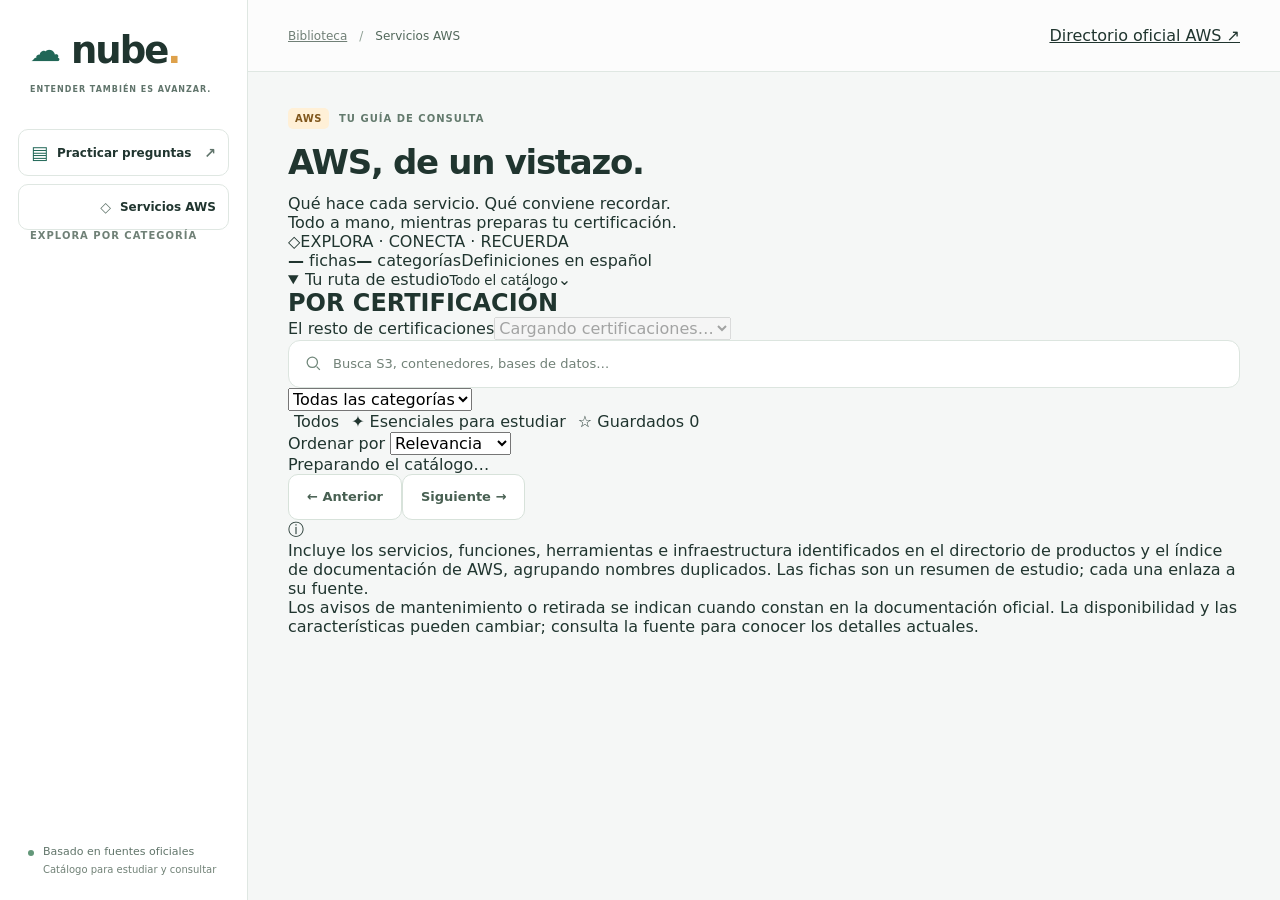
==== ui/services.html @ d95bdd8b "Improve responsive study interface: services.html" ====
<!doctype html>
<html lang="es">
<head>
  <meta charset="utf-8"><meta name="viewport" content="width=device-width, initial-scale=1, viewport-fit=cover">
  <meta name="description" content="Catálogo de servicios AWS en español: definiciones breves, características principales y documentación oficial.">
  <meta name="theme-color" content="#f7f8fa"><title>Servicios AWS — Nube</title>
  <link rel="icon" href="data:image/svg+xml,%3Csvg xmlns='http://www.w3.org/2000/svg' viewBox='0 0 48 48'%3E%3Crect width='48' height='48' rx='14' fill='%231e6257'/%3E%3Cpath d='M13 30h23a7 7 0 0 0-6-12 10 10 0 0 0-19 4 4 4 0 0 0 2 8' fill='white'/%3E%3C/svg%3E">
  <link rel="stylesheet" href="styles.css"><link rel="stylesheet" href="services.css">
  <script src="services.mjs" type="module"></script>
</head>
<body class="services-page">
  <a class="skip-link" href="#service-search">Saltar al buscador de servicios</a>
  <div class="app-shell">
    <aside class="sidebar">
      <a class="brand" href="index.html" aria-label="Nube, preguntas"><span class="brand-icon" aria-hidden="true">☁</span>nube<span class="brand-dot">.</span></a>
      <span class="brand-caption">ENTENDER TAMBIÉN ES AVANZAR.</span>
      <div class="sidebar-navigation"><a href="index.html" class="library-button services-link"><span class="tiny-grid" aria-hidden="true">▤</span> Practicar preguntas <span aria-hidden="true">↗</span></a><a href="services.html" aria-current="page" class="library-button services-link current-section"><span class="tiny-grid" aria-hidden="true">◇</span> Servicios AWS</a></div>
      <div class="sidebar-heading categories-heading">EXPLORA POR CATEGORÍA</div>
      <nav id="categories" class="categories" aria-label="Categorías de servicios AWS"></nav>
      <div class="sidebar-bottom"><span class="local-indicator"></span><div>Basado en fuentes oficiales<small id="snapshot-sidebar">Catálogo para estudiar y consultar</small></div></div>
    </aside>
    <main>
      <header class="topbar"><div class="breadcrumb"><a href="index.html">Biblioteca</a><span>/</span><strong>Servicios AWS</strong></div><a class="catalog-official" href="https://aws.amazon.com/products/" target="_blank" rel="noopener noreferrer">Directorio oficial AWS ↗</a></header>
      <section class="workspace catalog-workspace">
        <div class="catalog-heading"><div><div class="eyebrow"><span class="aws-label">AWS</span><span>TU GUÍA DE CONSULTA</span></div><h1>AWS, de un vistazo<span>.</span></h1><p>Qué hace cada servicio. Qué conviene recordar. <br>Todo a mano, mientras preparas tu certificación.</p></div><div class="catalog-heading-mark" aria-hidden="true">◇<span>EXPLORA · CONECTA · RECUERDA</span></div></div>
        <div class="catalog-meta"><span><strong id="catalog-total">—</strong> fichas</span><i></i><span><strong id="category-total">—</strong> categorías</span><i></i><span>Definiciones en español</span><span class="snapshot-date" id="snapshot-date"></span></div>
        <details class="certification-groups" id="certification-groups" open><summary class="certification-toggle"><span>Tu ruta de estudio<small id="certification-current">Todo el catálogo</small></span><span class="certification-toggle-icon" aria-hidden="true">⌄</span></summary><div class="certification-body">
          <div class="certification-section-heading"><h2 id="certification-section-title">POR CERTIFICACIÓN</h2><button id="certification-all" class="text-button" hidden>Quitar certificación</button></div>
          <div id="priority-certifications" class="priority-certifications" role="group" aria-label="Tus certificaciones prioritarias"></div>
          <label class="certification-select"><span>El resto de certificaciones</span><select id="certification-select" aria-label="Agrupar servicios por certificación" disabled><option value="">Cargando certificaciones…</option></select></label>
          <div id="certification-summary" class="certification-summary" hidden>
            <div class="certification-summary-heading"><h3 id="certification-name"></h3><a id="certification-guide" target="_blank" rel="noopener noreferrer">Guía oficial AWS ↗</a></div>
            <p id="certification-description"></p>
            <details id="certification-unmapped" hidden><summary id="certification-unmapped-heading"></summary><p>Estas referencias de la guía todavía no tienen una ficha propia en el catálogo.</p><ul id="certification-unmapped-list"></ul></details>
          </div>
          <p id="certifications-error" class="certifications-error" role="status" hidden>No se pudieron cargar las agrupaciones. Puedes seguir consultando el catálogo y recargar para intentarlo de nuevo.</p>
        </div></details>
        <div class="catalog-toolbar"><label class="search-box"><svg viewBox="0 0 24 24" aria-hidden="true"><circle cx="10.5" cy="10.5" r="6.5"/><path d="m16 16 4 4"/></svg><input id="service-search" type="search" placeholder="Busca S3, contenedores, bases de datos…" aria-label="Buscar servicios AWS"></label><label class="category-select"><span class="sr-only">Filtrar por categoría</span><select id="category-select"><option value="">Todas las categorías</option></select></label></div>
        <div class="catalog-filters"><div class="catalog-chips"><button id="filter-all" class="catalog-chip active" aria-pressed="true">Todos</button><button id="filter-essential" class="catalog-chip" aria-pressed="false">✦ Esenciales para estudiar</button><button id="filter-saved" class="catalog-chip" aria-pressed="false">☆ Guardados <span id="saved-count">0</span></button></div><label class="sort-select">Ordenar por <select id="service-sort" aria-label="Ordenar servicios"><option value="relevance">Relevancia</option><option value="name">Nombre A–Z</option></select></label></div>
        <div class="catalog-results-heading"><span id="service-result-count" role="status" aria-live="polite">Preparando el catálogo…</span><button id="clear-service-filters" class="text-button" hidden>Limpiar filtros</button></div>
        <div id="catalog-error" class="catalog-empty" hidden><h2>No se pudo abrir el catálogo</h2><p>Recarga la página para volver a intentarlo.</p></div>
        <div id="catalog-empty" class="catalog-empty" hidden><span aria-hidden="true">⌕</span><h2>Ningún servicio coincide</h2><p>Prueba con otro nombre o categoría. Puedes buscar en inglés o en español.</p><button id="empty-clear" class="button secondary">Ver todo el catálogo</button></div>
        <div id="service-grid" class="service-grid" aria-label="Fichas de servicios AWS"></div>
        <nav id="catalog-pagination" class="catalog-pagination" aria-label="Páginas del catálogo"><button id="services-previous" class="button secondary">← Anterior</button><span id="services-page-number"></span><button id="services-next" class="button secondary">Siguiente →</button></nav>
        <footer class="catalog-note"><span aria-hidden="true">ⓘ</span><div><p>Incluye los servicios, funciones, herramientas e infraestructura identificados en el directorio de productos y el índice de documentación de AWS, agrupando nombres duplicados. Las fichas son un resumen de estudio; cada una enlaza a su fuente.</p><p>Los avisos de mantenimiento o retirada se indican cuando constan en la documentación oficial. La disponibilidad y las características pueden cambiar; consulta la fuente para conocer los detalles actuales.</p></div></footer>
      </section>
    </main>
  </div>
  <nav class="mobile-navigation" aria-label="Navegación principal"><a href="index.html"><svg viewBox="0 0 24 24" aria-hidden="true"><path d="M5 4h14v16H5zM8 8h8M8 12h8M8 16h5"/></svg><span>Preguntas</span></a><a href="services.html" aria-current="page"><svg viewBox="0 0 24 24" aria-hidden="true"><rect x="4" y="4" width="6" height="6" rx="1"/><rect x="14" y="4" width="6" height="6" rx="1"/><rect x="4" y="14" width="6" height="6" rx="1"/><rect x="14" y="14" width="6" height="6" rx="1"/></svg><span>Servicios AWS</span></a></nav>
  <noscript>Activa JavaScript para buscar y filtrar el catálogo.</noscript>
</body>
</html>
---- ui/styles.css ----
@font-face{font-family:'DM Sans';src:url('fonts/DM-Sans.ttf') format('truetype');font-weight:100 1000;font-display:swap}
@font-face{font-family:'Manrope';src:url('fonts/Manrope.ttf') format('truetype');font-weight:200 800;font-display:swap}

:root{--bg:#f5f7f6;--paper:#fff;--ink:#20352f;--muted:#60746b;--line:#dfe7e2;--green:#216757;--soft-green:#eaf3ee;--orange:#dea14b;--font:'DM Sans',system-ui,sans-serif;--heading:'Manrope',system-ui,sans-serif;font-family:var(--font);color:var(--ink);background:var(--bg);font-synthesis:none;color-scheme:light}
*{box-sizing:border-box}body{margin:0}button,input,select{font:inherit}button,a,input,select,summary{-webkit-tap-highlight-color:transparent;outline-offset:4px}button{cursor:pointer;color:inherit;border:0;background:transparent}button:disabled{cursor:default;opacity:.45}button:focus-visible,a:focus-visible,input:focus-visible,select:focus-visible,summary:focus-visible{outline:3px solid #5b9c85}button svg{pointer-events:none}a{color:inherit}h1,h2,h3,p{margin:0}[hidden]{display:none!important}::selection{background:#cce5d8}.skip-link{position:fixed;top:8px;left:8px;z-index:100;padding:12px 18px;background:var(--green);color:white;border-radius:8px;transform:translateY(-160%)}.skip-link:focus{transform:none}.sr-only{position:absolute;width:1px;height:1px;padding:0;margin:-1px;overflow:hidden;clip:rect(0,0,0,0);white-space:nowrap;border:0}
.app-shell{display:grid;grid-template-columns:248px minmax(0,1fr);min-height:100dvh}.app-shell>main{min-width:0}.sidebar{background:#fff;border-right:1px solid var(--line);padding:32px 18px 22px;display:flex;flex-direction:column;position:sticky;top:0;height:100dvh;overflow-y:auto;scrollbar-width:thin}.brand{font-family:var(--heading);font-size:37px;font-weight:800;letter-spacing:-2px;text-decoration:none;display:flex;align-items:center;gap:10px;padding:0 12px;line-height:1}.brand-icon{font-size:31px;letter-spacing:0;color:var(--green)}.brand-dot{color:var(--orange);margin-left:-10px}.brand-caption{letter-spacing:1px;font-size:8px;font-weight:650;color:var(--muted);margin:16px 12px 35px}.sidebar-heading{font-size:10px;letter-spacing:1px;font-weight:700;color:#708177;display:flex;justify-content:space-between;align-items:center;margin:0 12px 12px}.sidebar-heading>span{font-size:10px;background:#f1f5f2;padding:3px 7px;border-radius:5px;letter-spacing:0}.sidebar-navigation{display:grid;gap:8px}.library-button{font-size:12px;font-weight:600;width:100%;min-height:46px;padding:12px;display:flex;align-items:center;gap:9px;border:1px solid var(--line);border-radius:10px;text-align:left;text-decoration:none}.library-button:hover{background:#f4f8f5}.library-button>span:last-child{margin-left:auto;color:var(--muted);font-size:14px}.tiny-grid{font-size:18px;color:var(--green)}.mobile-library-label{display:none}.recommended-label{margin-top:28px}.recommended-exam{display:flex;align-items:center;gap:10px;border-radius:10px;width:100%;text-align:left;padding:12px 9px;margin:4px 0;color:#576c61;min-height:66px}.recommended-exam:hover{background:#f5f8f6}.recommended-exam.active{background:var(--soft-green);color:var(--green)}.exam-symbol{display:grid;place-items:center;flex:none;font-size:20px;width:34px;height:36px;border-radius:9px;background:#f3f6f4;color:#6e8578}.recommended-exam.active .exam-symbol{background:#d8eade;color:var(--green)}.recommended-exam strong{display:block;font-size:12px;font-weight:650;line-height:1.5}.recommended-exam small{display:block;font-size:10px;letter-spacing:.4px;color:#687c71;margin-top:3px}.sidebar-divider{border-top:1px solid var(--line);margin:22px 12px}.side-link{display:flex;gap:10px;align-items:center;text-align:left;width:100%;padding:12px;font-size:12px;color:#60746a;border-radius:8px;min-height:44px}.side-link>span:first-child{font-size:18px;line-height:1}.side-link>span:last-child{margin-left:auto;font-size:11px}.side-link.active{font-weight:650;color:var(--green);background:#f0f5f2}.sidebar-bottom{display:flex;align-items:flex-start;gap:9px;margin-top:auto;padding:28px 10px 0;font-size:11px;color:#61756a}.sidebar-bottom small{display:block;font-size:10px;color:#718277;line-height:1.7;margin-top:3px}.local-indicator{width:6px;height:6px;background:#639779;border-radius:50%;margin-top:5px;flex:none}
.topbar{height:72px;border-bottom:1px solid var(--line);display:flex;justify-content:space-between;align-items:center;gap:20px;padding:0 40px;background:#ffffffb3}.breadcrumb{display:flex;align-items:center;gap:12px;font-size:12px;color:#718077;min-width:0}.breadcrumb strong{font-weight:500;color:#52685b;overflow:hidden;text-overflow:ellipsis;white-space:nowrap}.breadcrumb>span{color:#8fa095}.topbar-label{font-size:9px;font-weight:600;letter-spacing:1.2px;color:#687e70;display:flex;align-items:center;gap:14px;white-space:nowrap}.topbar-label>span{font-size:24px;color:#7da48c}.workspace{max-width:1440px;margin:auto;padding:36px 40px 36px}.page-heading{display:flex;align-items:center;justify-content:space-between;gap:20px;margin-bottom:26px}.eyebrow{font-size:10px;color:#637a6d;letter-spacing:1px;font-weight:650;display:flex;align-items:center;gap:10px}.aws-label{font-size:10px;background:#fff0d7;color:#80571d;padding:5px 7px;border-radius:5px;letter-spacing:.5px}.eyebrow-dot{color:#8ca293}h1{font-family:var(--heading);letter-spacing:-1.3px;font-size:34px;font-weight:750;line-height:1.25;margin:12px 0 10px}.page-heading p{font-size:13px;color:var(--muted);line-height:1.7}.button{display:inline-flex;align-items:center;justify-content:center;gap:12px;padding:12px 18px;font-size:13px;font-weight:600;border-radius:10px;white-space:nowrap;min-height:46px}.button.primary{background:var(--green);color:#fff;border:1px solid var(--green);box-shadow:0 3px 6px #163e2910}.button.primary:hover:not(:disabled){background:#174f41}.button.secondary{background:#fff;border:1px solid #d7e2da;color:#486052}.button.secondary:hover:not(:disabled){border-color:#7aa68d;background:#f4faf6}.change-exam{font-size:12px;flex:none}.study-toolbar{display:flex;gap:16px;align-items:center;margin-bottom:22px}.search-box{display:flex;gap:10px;align-items:center;background:#fff;border:1px solid #dce5df;border-radius:12px;min-height:48px;padding:0 15px;flex:1;min-width:0}.search-box svg{width:19px;height:19px;stroke:#70877a;fill:none;stroke-width:1.6;flex:none}.search-box input{width:100%;min-width:0;border:0;background:transparent;padding:13px 0;font-size:13px;color:var(--ink);outline:0}.search-box:focus-within{border-color:#679a80;box-shadow:0 0 0 3px #21675712}.search-box input::placeholder{color:#718177;opacity:1}.language-switch{display:flex;align-items:center;gap:3px;border:1px solid #dce5df;padding:4px;background:#eaf0ec;border-radius:12px;flex:none}.language-switch button{font-size:11px;color:#536f60;padding:10px 11px;border-radius:8px;font-weight:650;min-height:38px}.language-switch button>span{font-weight:450;margin-left:4px}.language-switch button.active{background:#fff;color:var(--green);box-shadow:0 2px 5px #203f2910}.study-layout{display:grid;grid-template-columns:minmax(0,1fr) 240px;gap:26px}.question-column{min-width:0}.question-toolbar{display:flex;align-items:center;justify-content:space-between;gap:10px;margin-bottom:12px;font-size:12px;color:#60766a;min-height:32px}.question-toolbar>div{display:flex;gap:8px;align-items:center}.live-dot{height:6px;width:6px;border-radius:50%;background:#74a68a;flex:none}.text-button{font-size:12px;color:#526f5e;padding:8px 2px;display:inline-flex;align-items:center;justify-content:center;gap:7px;min-height:40px}.text-button:hover{color:var(--green);text-decoration:underline;text-underline-offset:4px}.text-button>span{font-size:18px;line-height:1}
.question-card{background:#fff;border:1px solid #dfe7e1;border-radius:18px;box-shadow:0 6px 24px #233f2c05;overflow:hidden;scroll-margin-top:22px}.question-meta{padding:22px 28px 20px;display:flex;align-items:center;justify-content:space-between;border-bottom:1px solid #f0f4f1;margin-bottom:24px}.question-meta>div{display:flex;align-items:center;gap:14px;flex-wrap:wrap}.pill{font-size:9px;font-weight:650;letter-spacing:.7px;color:#376d50;background:#edf5ef;padding:7px 9px;border-radius:6px}.question-number{font-size:12px;color:#63796b}.bookmark-button{font-size:27px;color:#6b8272;line-height:1;border-radius:10px;width:44px;height:44px;flex:none}.bookmark-button:hover{background:#f5f8f5}.bookmark-button[aria-pressed=true]{color:#8d651d;background:#fff5df}#question-content{padding:0 28px 26px}.question-stem{font-size:17px;line-height:1.8;font-weight:500;white-space:pre-wrap;color:#2e4137;overflow-wrap:anywhere}.question-stem .parallel-english{font-size:15px;color:#5e7265;margin-top:20px;padding:18px;border:1px solid #e3ebe5;border-radius:10px;background:#f7faf8;font-weight:400}.parallel-label{display:block;font-size:10px;color:#587460;letter-spacing:.8px;font-weight:650;margin-bottom:7px}.question-stem .parallel-label{white-space:normal}.selection-hint{font-size:12px;color:#657d6c;margin:24px 0 13px}.choices{display:flex;flex-direction:column;gap:12px}.choice{width:100%;display:flex;align-items:flex-start;gap:13px;text-align:left;padding:16px;border:1px solid #dfe7e2;border-radius:12px;transition:background .15s,border-color .15s;line-height:1.65;min-height:62px;background:#fff}.choice:not(:disabled):hover{background:#f7fbf8;border-color:#95b8a2}.choice.selected{border-color:#377d5b;background:#eff7f1;box-shadow:0 0 0 1px #377d5b}.choice-letter{flex:none;font-size:12px;font-weight:650;border:1px solid #d7e2d9;border-radius:8px;width:30px;height:30px;display:grid;place-items:center;background:#f7faf8;color:#587562;line-height:1}.choice.selected .choice-letter{background:var(--green);border-color:var(--green);color:white}.choice-body{font-size:15px;color:#455f4f;flex:1;min-width:0;padding-top:2px;overflow-wrap:anywhere}.choice-english{display:block;font-size:13px;color:#627a6a;padding-top:9px;margin-top:9px;border-top:1px dashed #d7e3da}.choice.correct{background:#edf7ef;border-color:#7cb58e;opacity:1}.choice.correct .choice-letter{background:#357b54;color:white;border-color:#357b54}.choice.incorrect{background:#fff4ed;border-color:#dba58b;opacity:1}.choice.incorrect .choice-letter{background:#a95c3d;color:white;border-color:#a95c3d}.choice:disabled{opacity:1}.choice-status{color:#337d51;font-weight:bold;font-size:19px;align-self:center;flex:none}.choice.incorrect .choice-status{color:#9f5939}.answer-actions{display:flex;align-items:center;gap:22px;margin-top:24px;flex-wrap:wrap}.question-footer{display:flex;align-items:center;justify-content:space-between;gap:16px;background:#fafcfb;border-top:1px solid var(--line);padding:16px 28px;font-size:10px;color:#6e8274;line-height:1.6}.question-footer a{text-decoration:none;white-space:nowrap;color:#4b725b;min-height:32px;display:inline-flex;align-items:center;gap:5px}.question-footer a:hover{text-decoration:underline}.question-navigation{display:flex;align-items:center;justify-content:space-between;margin:20px 0 24px;gap:12px}.question-navigation>div{text-align:center;font-size:12px;color:#4e6a57}.question-navigation small{display:block;font-size:10px;color:#738679;margin-top:5px}.question-navigation .button{min-width:110px}.bank-note{display:flex;align-items:flex-start;gap:9px;color:#6f8276}.bank-note>span{font-size:16px;line-height:1.5}.bank-note p{font-size:11px;line-height:1.8;max-width:660px}.study-aside{padding-top:44px;min-width:0}.progress-card{background:#fff;border:1px solid var(--line);border-radius:15px;padding:24px 20px}.card-eyebrow{color:#6b8273;font-size:9px;letter-spacing:1.2px;font-weight:650;margin-bottom:9px}.progress-card h2,.question-map h2{font-family:var(--heading);font-size:16px;font-weight:700;letter-spacing:-.3px}.progress-total{margin-top:24px;display:flex;align-items:baseline;gap:7px}.progress-total strong{font-family:var(--heading);font-size:34px;font-weight:700;line-height:1}.progress-total>span{font-size:11px;color:#677e6c}.progress-track{height:7px;background:#eaf1ec;border-radius:5px;margin:18px 0;overflow:hidden}.progress-track>div{height:100%;background:var(--green);width:0;transition:width .3s}.progress-stats{display:flex;flex-direction:column;gap:13px;font-size:12px;color:#62796a}.progress-stats>div{display:flex;align-items:center;gap:8px}.progress-stats strong{margin-left:auto;font-weight:650;color:#355840}.stat-dot{width:7px;height:7px;border-radius:50%;flex:none}.stat-dot.green{background:#53976b}.stat-dot.amber{background:#bb8c43}.encouragement{border-top:1px solid var(--line);padding-top:16px;margin-top:20px;font-size:12px;line-height:1.8;color:#657d6c;white-space:pre-line}.question-map{margin-top:26px}.map-heading{display:flex;justify-content:space-between;align-items:center;gap:5px;margin-bottom:15px}.map-heading h2{font-size:13px}.map-heading>span{font-size:11px;color:#6c8273}.question-grid{display:grid;grid-template-columns:repeat(5,minmax(0,1fr));gap:7px}.question-cell{min-height:38px;border:1px solid #dce6de;border-radius:7px;font-size:12px;background:#fff;color:#5d7765;position:relative}.question-cell:hover{border-color:#5d8e6e}.question-cell.done{color:#3c6a4b;background:#e4f0e8;border-color:#cddfd2}.question-cell.missed{color:#8c662e;background:#fcf1df;border-color:#e7d3af}.question-cell.current{color:#fff;background:var(--green);border-color:var(--green)}.question-cell.saved:after{content:'';height:5px;width:5px;border-radius:50%;position:absolute;top:3px;right:3px;background:var(--orange)}.map-controls{display:flex;justify-content:space-between;align-items:center;border-bottom:1px solid var(--line);padding:13px 0;gap:6px}.map-controls>button{padding:8px 12px;font-size:18px}.map-controls label{font-size:11px;color:#607a68;display:flex;align-items:center;gap:8px}.map-controls input{font-size:13px;min-height:40px;width:58px;border:1px solid #d4e0d7;border-radius:7px;padding:8px;background:#fff;color:var(--ink)}.map-legend{display:flex;gap:16px;padding-top:12px;font-size:10px;color:#627e6b}.map-legend span{display:flex;align-items:center;gap:6px}.map-legend i{width:8px;height:8px;display:block;border-radius:2px}.map-legend .current{background:var(--green)}.map-legend .done{background:#c9e0cf}.study-tip{margin-top:25px;display:flex;gap:10px;padding:15px 0}.study-tip>span{color:#a47b38;font-size:22px;line-height:1}.study-tip strong{font-size:12px;font-weight:650;color:#536f5e}.study-tip p{font-size:11px;line-height:1.8;color:#6e8375;margin-top:7px}.feedback{border:1px solid #cce4d1;border-radius:10px;background:#edf7ef;padding:15px 16px;margin-top:18px;font-size:14px;line-height:1.7;color:#2c6940}.feedback.incorrect{background:#fff5e7;border-color:#edd8b3;color:#815c28}.feedback.revealed{background:#eff5f2;border-color:#d9e6dd;color:#4d6d59}.translation-notice{background:#fff5e3;color:#805f27;font-size:13px;padding:13px;border-radius:9px;margin-bottom:16px}.loading{padding:25px 28px 50px;color:var(--muted);font-size:15px}.empty-state{padding:5px 28px 35px;text-align:center}.empty-state>span{display:block;color:#7aa188;font-size:50px}.empty-state h2{font-family:var(--heading);font-size:21px;margin:15px 0 10px}.empty-state p{color:var(--muted);font-size:14px;line-height:1.7;margin-bottom:20px}.question-images img{display:block;max-width:100%;height:auto;margin-top:16px}.question-images .image-link{font-size:13px;color:var(--green)}
/* Native dialogs retain focus and keyboard dismissal on every screen size. */
dialog{color:var(--ink);border:1px solid #dae6dd;border-radius:22px;padding:28px;max-width:720px;width:calc(100% - 32px);max-height:88dvh;box-shadow:0 24px 100px #163c2b33;overscroll-behavior:contain}dialog::backdrop{background:#14342970;backdrop-filter:blur(5px)}body:has(dialog[open]){overflow:hidden}.dialog-heading{display:flex;align-items:flex-start;justify-content:space-between;gap:14px}.dialog-heading h2{font-family:var(--heading);font-size:25px;letter-spacing:-.7px;margin:9px 0 22px}.icon-button{font-size:28px;color:#5e7d68;width:44px;height:44px;display:grid;place-items:center;flex:none;border:1px solid var(--line);border-radius:50%;line-height:1}.dialog-search{margin-bottom:18px;background:#f7faf8}.exam-list{display:grid;grid-template-columns:1fr 1fr;gap:10px}.exam-option{min-width:0;border:1px solid var(--line);border-radius:12px;padding:16px;text-align:left;display:flex;flex-direction:column;gap:7px;background:#fff}.exam-option:hover{border-color:#80a98e;background:#f6fbf7}.exam-option.active{border-color:#659877;background:#edf6ef}.exam-option strong{font-size:14px;font-weight:600;line-height:1.5}.exam-option>span{font-size:11px;color:#627d6b}.exam-option .exam-option-code{font-size:10px;font-weight:650;letter-spacing:.5px;color:var(--green)}.dialog-note{font-size:11px;color:#6e8375;line-height:1.8;margin-top:20px}.no-exams{font-size:14px;color:var(--muted);padding:15px}.progress-dialog{max-width:440px}.progress-dialog .study-aside{display:block;padding:0}.progress-dialog .study-tip{display:none}.progress-dialog .question-cell{min-height:44px}.mobile-tools,.mobile-navigation{display:none}
.discussion-panel{margin-top:28px;border-top:1px solid var(--line);padding-top:24px}.discussion-panel h2{font-family:var(--heading);font-size:19px;letter-spacing:-.4px;margin-bottom:10px}.discussion-note,.discussion-language{font-size:12px;line-height:1.8;color:#61796a}.discussion-panel details{margin-top:15px}.discussion-panel summary{font-size:14px;color:var(--green);font-weight:600;cursor:pointer;padding:12px 0;min-height:44px}.discussion-language{margin:9px 0 15px}.discussion-comment{border:1px solid #dde7e0;border-radius:12px;padding:18px;margin:14px 0;background:#f9fcfa}.comment-heading{display:flex;align-items:flex-start;justify-content:space-between;gap:12px;margin-bottom:13px}.comment-heading strong{font-size:13px;color:#3c6048;overflow-wrap:anywhere}.comment-votes{white-space:nowrap;font-size:11px;color:#42694d;background:#e8f2eb;border-radius:6px;padding:5px 8px}.comment-reply{display:block;font-size:11px;color:#647e6c;margin-top:5px}.comment-content{font-size:14px;line-height:1.8;color:#486451;white-space:pre-wrap;overflow-wrap:anywhere}.comment-actions{display:flex;align-items:center;gap:12px;flex-wrap:wrap;margin-top:12px}.comment-actions .text-button{color:var(--green);font-size:12px;text-decoration:underline;text-underline-offset:3px}.comment-translation-label{display:block;color:#647d6b;font-size:11px;margin-top:12px}.comment-original{margin-top:15px;border-top:1px dashed #d6e3da;padding-top:14px}.comment-original .comment-content{color:#617a69;font-size:13px}.comment-error,.discussion-status{font-size:12px;line-height:1.7;color:#865e27}.discussion-status{margin:13px 0}.discussion-panel #discussion-more{margin-top:6px;color:var(--green)}
@media(min-width:1600px){.workspace{padding-top:46px}.study-layout{grid-template-columns:minmax(0,1fr) 270px;gap:32px}}
@media(max-width:1250px){.app-shell{grid-template-columns:220px minmax(0,1fr)}.sidebar{padding:28px 12px 20px}.workspace{padding:30px 28px}.topbar{padding:0 28px}.topbar-label{display:none}.language-switch button>span{display:none}h1{font-size:30px}}
@media(max-width:1150px){.study-layout{grid-template-columns:minmax(0,1fr)}.study-aside{display:none}.mobile-tools{display:flex;align-items:center;gap:10px;flex-wrap:wrap;margin:0 0 20px}.mobile-filters{display:flex;gap:6px}.mobile-filters button{font-size:12px;min-height:42px;padding:9px 12px;color:#526f5c;border:1px solid #dce7df;border-radius:9px;background:white}.mobile-filters button.active{background:var(--soft-green);color:var(--green);border-color:#aacdb7;font-weight:600}.overview-button{display:flex;align-items:center;justify-content:center;gap:6px;margin-left:auto;font-size:12px;font-weight:600;color:var(--green);min-height:44px;padding:9px 0}.overview-button>span{font-size:19px}.mobile-tools>span{font-size:11px;color:#607b68;width:100%}.question-toolbar{margin-bottom:10px}}
@media(max-width:760px){
  .app-shell{display:block}.sidebar{height:68px;position:static;overflow:visible;display:flex;flex-direction:row;align-items:center;justify-content:space-between;padding:12px 20px;border-right:0;border-bottom:1px solid var(--line);gap:14px}.brand{font-size:31px;padding:0;gap:8px;flex:none}.brand-icon{font-size:27px}.brand-caption,.sidebar-heading,.sidebar-divider,#recommended,.side-link,.sidebar-bottom{display:none}.sidebar-navigation{display:flex;align-items:center;gap:8px}.sidebar-navigation .services-link{display:none}.library-button{width:auto;min-height:42px;font-size:12px;gap:7px;padding:9px 12px;border:1px solid #dce7df;border-radius:22px}.library-button .tiny-grid,.desktop-library-label{display:none}.mobile-library-label{display:inline}.library-button>span:last-child{font-size:14px}.topbar{height:43px;padding:0 20px;background:transparent;border-bottom:0}.breadcrumb{font-size:11px;gap:10px}.workspace{padding:22px 18px 30px}.study-page .topbar{display:none}.study-page{padding-bottom:calc(146px + env(safe-area-inset-bottom))}.page-heading{margin-bottom:21px;gap:10px}.eyebrow{font-size:9px;gap:7px;letter-spacing:.6px}.eyebrow>span:last-child{font-size:9px}.aws-label{font-size:9px;padding:4px 6px}h1{font-size:28px;line-height:1.25;letter-spacing:-1px;margin:10px 0 9px;max-width:none}.page-heading p{display:none}.change-exam{display:none}.study-toolbar{display:grid;grid-template-columns:minmax(0,1fr);gap:11px;margin-bottom:14px}.search-box{min-height:48px;border-radius:11px}.search-box input{font-size:16px;padding:12px 0}.search-box input::placeholder{font-size:13px}.language-switch{width:100%;padding:4px;gap:4px;display:grid;grid-template-columns:repeat(3,minmax(0,1fr))}.language-switch button{font-size:12px;min-height:40px;padding:9px 4px}.language-switch button>span{display:inline;font-size:12px}.mobile-tools{gap:4px 10px;margin:0 0 12px}.mobile-filters{gap:5px}.mobile-filters button{font-size:11px;padding:8px 10px;min-height:40px}.overview-button{font-size:11px;gap:4px;min-height:44px}.overview-button>span{font-size:17px}.mobile-tools>span{font-size:11px}.question-toolbar{font-size:11px;margin-bottom:9px;gap:7px;min-height:36px}.question-toolbar .text-button{font-size:11px;min-height:40px}.question-card{border-radius:15px;scroll-margin-top:16px}.question-meta{padding:10px 16px;margin-bottom:18px;gap:8px}.question-meta>div{gap:10px}.pill{font-size:8px;padding:6px 7px}.question-number{font-size:11px}.bookmark-button{width:40px;height:40px;font-size:27px}#question-content{padding:0 17px 22px}.question-stem{font-size:16px;line-height:1.8;font-weight:450}.question-stem .parallel-english{font-size:14px;padding:14px;margin-top:18px;line-height:1.8}.selection-hint{font-size:12px;margin-top:22px}.choices{gap:11px}.choice{padding:14px 12px;gap:10px;border-radius:11px}.choice-body{font-size:15px;line-height:1.7;padding-top:0}.choice-letter{width:27px;height:27px;border-radius:7px;font-size:11px}.choice-english{font-size:13px;line-height:1.7}.choice-status{font-size:17px}.answer-actions{gap:12px;margin-top:22px}.answer-actions .primary{width:100%;min-height:48px;font-size:14px}.answer-actions>.text-button{margin:auto;min-height:44px;font-size:13px}.feedback{font-size:14px}.question-footer{padding:12px 16px;font-size:10px;gap:10px}.question-footer>span{max-width:70%}.question-footer a{font-size:11px;min-height:44px}.question-navigation{position:fixed;z-index:20;bottom:calc(64px + env(safe-area-inset-bottom));left:0;right:0;min-height:66px;margin:0;padding:10px 16px;background:#ffffffed;backdrop-filter:blur(14px);border-top:1px solid #e0e9e2;box-shadow:0 -8px 25px #1b402707;gap:8px}.question-navigation .button{font-size:12px;min-width:100px;min-height:44px;padding:10px 12px}.question-navigation>div{font-size:11px;font-weight:600;white-space:nowrap}.question-navigation small{display:none}.bank-note{margin-top:20px}.bank-note p{font-size:11px;line-height:1.8}.mobile-navigation{display:grid;grid-template-columns:1fr 1fr;position:fixed;bottom:0;left:0;right:0;z-index:21;gap:8px;padding:5px 20px calc(5px + env(safe-area-inset-bottom));min-height:64px;background:#fff;border-top:1px solid var(--line)}.mobile-navigation a{display:flex;align-items:center;justify-content:center;gap:9px;min-height:53px;text-decoration:none;font-size:12px;font-weight:550;color:#617b68;border-radius:10px}.mobile-navigation a[aria-current=page]{background:#edf5ef;color:var(--green);font-weight:700}.mobile-navigation svg{width:21px;height:21px;fill:none;stroke:currentColor;stroke-width:1.5;stroke-linecap:round;stroke-linejoin:round}.exam-list{grid-template-columns:1fr}.exam-option{padding:15px}.exam-option strong{font-size:15px}.exam-option>span{font-size:12px}dialog{width:100%;max-width:none;max-height:90dvh;margin:auto 0 0;border-radius:24px 24px 0 0;padding:24px 20px calc(24px + env(safe-area-inset-bottom));border-bottom:0}.dialog-heading h2{font-size:23px}.dialog-search input{font-size:16px}.progress-dialog{max-width:none}.progress-dialog .question-grid{grid-template-columns:repeat(6,minmax(0,1fr))}.map-controls input{font-size:16px}.progress-dialog .progress-card{padding:20px}.discussion-panel h2{font-size:18px}.discussion-note,.discussion-language{font-size:12px}.discussion-comment{padding:15px}.comment-content{font-size:14px}.comment-heading{gap:8px}.comment-heading strong{font-size:12px}.comment-actions .text-button{min-height:44px;font-size:13px}.comment-votes{font-size:10px}
}
@media(max-width:360px){.workspace{padding-inline:12px}.sidebar{padding-inline:15px}.mobile-filters button{font-size:10px;padding-inline:7px}.overview-button{font-size:10px}.question-navigation{padding-inline:12px}.question-navigation .button{min-width:88px;gap:6px}.question-meta>div{gap:7px}.eyebrow{gap:5px;font-size:8px}.eyebrow>span:last-child{font-size:8px}.language-switch button>span{font-size:11px}.progress-dialog .question-grid{grid-template-columns:repeat(5,minmax(0,1fr))}}
@media(prefers-reduced-motion:reduce){*,*::before,*::after{transition:none!important;scroll-behavior:auto!important}}
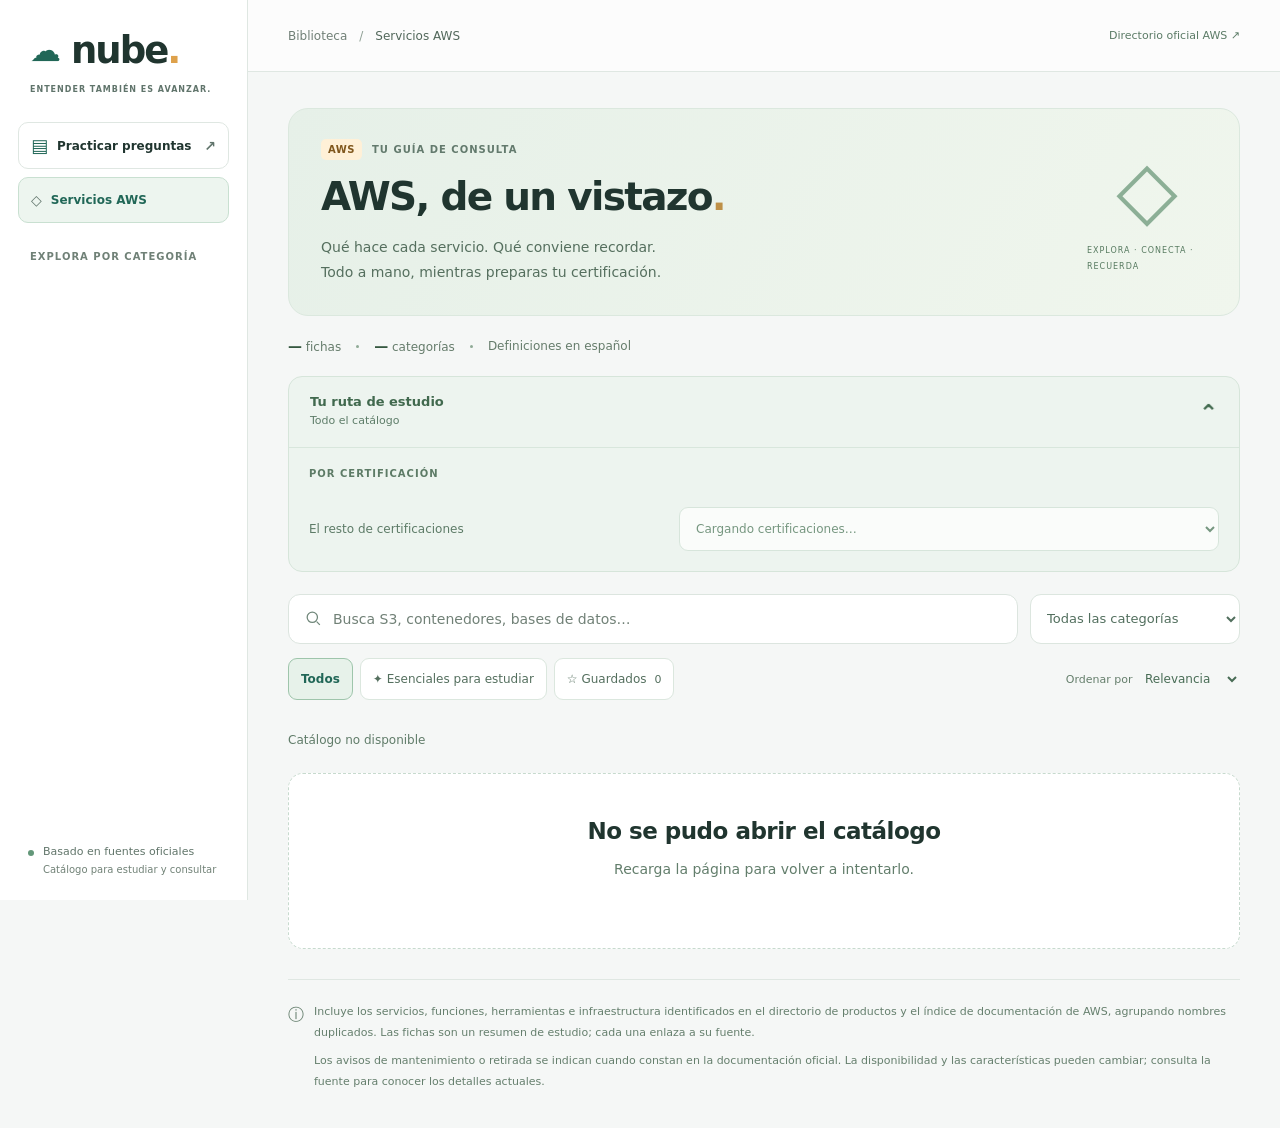
==== commit a277d7f9: "Refresh cached styles and modules for the mobile interface" ====
--- a/ui/services.html
+++ b/ui/services.html
@@ -5,8 +5,8 @@
   <meta name="description" content="Catálogo de servicios AWS en español: definiciones breves, características principales y documentación oficial.">
   <meta name="theme-color" content="#f7f8fa"><title>Servicios AWS — Nube</title>
   <link rel="icon" href="data:image/svg+xml,%3Csvg xmlns='http://www.w3.org/2000/svg' viewBox='0 0 48 48'%3E%3Crect width='48' height='48' rx='14' fill='%231e6257'/%3E%3Cpath d='M13 30h23a7 7 0 0 0-6-12 10 10 0 0 0-19 4 4 4 0 0 0 2 8' fill='white'/%3E%3C/svg%3E">
-  <link rel="stylesheet" href="styles.css"><link rel="stylesheet" href="services.css">
-  <script src="services.mjs" type="module"></script>
+  <link rel="stylesheet" href="styles.css?v=20261025-mobile"><link rel="stylesheet" href="services.css?v=20261025-mobile">
+  <script src="services.mjs?v=20261025-mobile" type="module"></script>
 </head>
 <body class="services-page">
   <a class="skip-link" href="#service-search">Saltar al buscador de servicios</a>
--- a/ui/services.css
+++ b/ui/services.css
@@ -0,0 +1,9 @@
+.catalog-workspace{max-width:1530px}.catalog-heading{display:flex;justify-content:space-between;align-items:center;gap:24px;background:linear-gradient(120deg,#e6f0e8,#f0f6ed);border:1px solid #dbe8de;border-radius:20px;padding:30px 32px}.catalog-heading h1{font-size:39px;letter-spacing:-1.7px;line-height:1.2;margin:14px 0}.catalog-heading h1>span{color:#be9047}.catalog-heading p{font-size:14px;color:#556f5e;line-height:1.8}.catalog-heading-mark{width:160px;flex:none;display:flex;flex-direction:column;align-items:center;justify-content:center;font-size:80px;line-height:1;color:#8caf96}.catalog-heading-mark>span{font-size:8px;letter-spacing:1px;line-height:2;margin-top:13px;color:#577a60}.catalog-meta{display:flex;gap:15px;align-items:center;margin:22px 0;font-size:12px;color:#657c6b;flex-wrap:wrap}.catalog-meta strong{font-size:14px;font-weight:650;color:#355840}.catalog-meta>i{height:3px;width:3px;border-radius:50%;background:#8faa96}.snapshot-date{margin-left:auto;font-size:11px;color:#6b8173}.catalog-toolbar{display:flex;align-items:center;gap:12px}.catalog-toolbar .search-box{min-height:50px}.catalog-toolbar .search-box input{font-size:14px}.category-select{flex:none;min-width:0}.category-select select{min-height:50px;width:240px;max-width:100%;border:1px solid #dce6df;border-radius:11px;background:#fff;padding:0 12px;font-size:13px;color:#526f5e;text-overflow:ellipsis}.catalog-filters{display:flex;align-items:center;justify-content:space-between;gap:14px;margin:14px 0 22px;flex-wrap:wrap}.catalog-chips{display:flex;gap:7px;align-items:center;flex-wrap:wrap}.catalog-chip{border:1px solid #dbe7de;border-radius:9px;background:#fff;padding:10px 12px;min-height:42px;font-size:12px;color:#546f5e}.catalog-chip.active{background:#e7f2ea;border-color:#9ec5ab;color:var(--green);font-weight:600}.catalog-chip span{font-size:11px;margin-left:4px}.sort-select{font-size:11px;color:#647e6b;white-space:nowrap}.sort-select select{border:0;background:transparent;font-size:12px;color:#486c55;padding:10px 5px;min-height:42px;max-width:120px}.catalog-results-heading{display:flex;justify-content:space-between;gap:12px;align-items:center;font-size:12px;color:#607c69;margin:0 0 15px;min-height:36px;scroll-margin-top:20px}.service-grid{display:grid;grid-template-columns:repeat(3,minmax(0,1fr));gap:18px}.service-card{border:1px solid #dfe8e1;border-top:3px solid var(--card-color);background:#fff;border-radius:15px;padding:22px;display:flex;flex-direction:column;min-width:0;box-shadow:0 3px 15px #203f2904;transition:box-shadow .15s,border-color .15s}.service-card:hover{box-shadow:0 7px 25px #203f290a}.service-card-top{display:flex;align-items:center;justify-content:space-between;gap:10px;margin-bottom:12px}.service-category{font-size:11px;line-height:1.5;color:#526f5e;font-weight:550}.service-category:before{content:'';display:inline-block;vertical-align:middle;width:6px;height:6px;border-radius:2px;background:var(--card-color);margin-right:7px}.service-bookmark{font-size:25px;line-height:1;color:#6f8978;width:40px;height:40px;flex:none;border-radius:9px}.service-bookmark:hover{background:#f0f6f2}.service-bookmark[aria-pressed=true]{color:#956e27;background:#fff5df}.service-card h2{font-family:var(--heading);font-size:19px;font-weight:750;letter-spacing:-.5px;line-height:1.4;overflow-wrap:anywhere}.service-labels{display:flex;align-items:center;flex-wrap:wrap;gap:6px;margin-top:12px}.service-labels:empty{display:none}.service-labels>span{font-size:9px;padding:5px 7px;border-radius:5px}.essential-label{background:#fbf2de;color:#856225}.kind-label{background:#edf3f1;color:#536e61}.lifecycle-label{background:#fcf0e5;color:#8d5f2e}.lifecycle-label.closed{background:#f5eaed;color:#8c5262}.service-description{font-size:14px;line-height:1.85;color:#4f6b5a;margin-top:15px}.service-features{list-style:none;padding:0;margin:17px 0 22px;font-size:13px;line-height:1.8;color:#526f5d;display:flex;flex-direction:column;gap:9px}.service-features li{position:relative;padding-left:15px;overflow-wrap:anywhere}.service-features li:before{content:'';width:5px;height:5px;border-radius:2px;position:absolute;left:0;top:10px;background:#82ac91}.service-links{display:flex;align-items:center;flex-wrap:wrap;gap:5px 15px;margin-top:auto;padding-top:10px;border-top:1px solid #e6eee8}.service-links a{font-size:11px;min-height:40px;display:inline-flex;align-items:center;text-decoration:none;color:#396c4c}.service-links a:hover{text-decoration:underline}.service-links .lifecycle-source{color:#8b622c}.catalog-pagination{display:flex;align-items:center;justify-content:space-between;margin:26px 0 30px;gap:12px}.catalog-pagination>span{font-size:12px;color:#5c7b65}.catalog-note{display:flex;gap:10px;color:#657f6d;border-top:1px solid var(--line);padding-top:22px;font-size:11px;line-height:1.9}.catalog-note>span{font-size:16px;line-height:1.6}.catalog-note p+p{margin-top:7px}.catalog-official{font-size:11px;text-decoration:none;color:#5b7b66;white-space:nowrap}.catalog-official:hover{text-decoration:underline}.catalog-empty{text-align:center;border:1px dashed #c7dace;border-radius:15px;padding:44px 22px;margin:15px 0 30px;background:#fff}.catalog-empty>span{font-size:45px;color:#799e87}.catalog-empty h2{font-family:var(--heading);font-size:23px;letter-spacing:-.5px;margin-bottom:13px}.catalog-empty p{font-size:14px;color:#637e6c;line-height:1.8;margin-bottom:22px}.categories-heading{margin-top:28px}.categories{overflow:auto;flex:1;margin:0 -4px 0 0;padding-right:4px;scrollbar-width:thin;scrollbar-color:#cbdcd0 transparent}.category-link{width:100%;display:flex;align-items:center;justify-content:space-between;gap:9px;padding:11px;min-height:43px;font-size:12px;color:#5a7562;text-align:left;border-radius:8px}.category-link>span:last-child{font-size:11px;color:#6c8675}.category-link.active{background:#eaf3ed;color:var(--green);font-weight:650}.category-link:hover{background:#f0f6f2}.current-section{background:#edf5ef;border-color:#c9e0d1;color:var(--green)}.services-page .brand-caption{margin-bottom:28px}.services-page .sidebar-bottom{padding-top:16px}.services-page .breadcrumb a{text-decoration:none}.services-page .breadcrumb a:hover{color:var(--green)}.services-page .current-section .tiny-grid{margin-left:0}
+.certification-groups{margin:0 0 22px;border:1px solid #d6e5da;border-radius:14px;background:#edf4ef}.certification-toggle{display:flex;align-items:center;justify-content:space-between;gap:15px;list-style:none;cursor:pointer;padding:17px 21px;color:#41694e;font-size:13px;font-weight:650;min-height:62px}.certification-toggle::-webkit-details-marker{display:none}.certification-toggle small{display:block;font-size:11px;line-height:1.5;font-weight:450;color:#5e7d69;margin-top:4px}.certification-toggle-icon{font-size:23px;transition:transform .15s}.certification-groups[open] .certification-toggle-icon{transform:rotate(180deg)}.certification-groups[open]>.certification-toggle{border-bottom:1px solid #d8e6dc}.certification-body{padding:20px}.certification-section-heading{display:flex;justify-content:space-between;align-items:center;gap:12px;margin-bottom:13px}.certification-section-heading h2{font-size:10px;letter-spacing:1px;font-weight:650;color:#5d7b66}.priority-certifications{display:grid;grid-template-columns:repeat(2,minmax(0,1fr));gap:11px}.priority-certification{display:flex;flex-direction:column;align-items:stretch;gap:10px;text-align:left;padding:17px;background:#fff;border:1px solid #d5e4d9;border-radius:11px;min-width:0}.priority-certification:hover{border-color:#7ca58a}.priority-certification.active{border-color:#568c69;background:#e1eee4;box-shadow:inset 0 0 0 1px #568c69}.priority-certification-heading{display:flex;justify-content:space-between;align-items:center;gap:8px;font-size:11px;font-weight:650;color:#477955;letter-spacing:.4px;flex-wrap:wrap}.priority-certification-heading .certification-count{font-size:10px;font-weight:450;letter-spacing:0;color:#5e8068}.priority-certification strong{font-family:var(--heading);font-size:16px;letter-spacing:-.3px;color:#305d40;line-height:1.5}.certification-select{display:flex;align-items:center;justify-content:space-between;gap:15px;margin-top:15px;font-size:12px;color:#5d7b67}.certification-select>span{flex:none}.certification-select select{min-width:0;width:100%;max-width:540px;min-height:44px;border:1px solid #cedfd3;border-radius:9px;background:#fff;padding:10px 12px;font-size:12px;color:#446f52;text-overflow:ellipsis}.certification-summary{margin-top:18px;padding-top:17px;border-top:1px solid #d3e3d8}.certification-summary-heading{display:flex;justify-content:space-between;align-items:baseline;gap:10px;flex-wrap:wrap}.certification-summary-heading h3{font-family:var(--heading);font-size:14px;font-weight:700;line-height:1.6;color:#3b6648}.certification-summary-heading a{font-size:11px;color:#3b704c;text-decoration:none;white-space:nowrap;display:inline-flex;align-items:center;min-height:36px}.certification-summary-heading a:hover{text-decoration:underline}.certification-summary>p{font-size:12px;line-height:1.8;color:#5c7b66;margin-top:7px}.certification-summary details{font-size:12px;color:#5a7a65;line-height:1.8;margin-top:10px}.certification-summary summary{cursor:pointer;color:#3b6f4a;min-height:40px;padding:8px 0}.certification-summary details p{margin:10px 0}.certification-summary ul{padding-left:18px;columns:2;column-gap:25px}.certification-summary li{break-inside:avoid;margin-bottom:5px}.certifications-error{font-size:13px;color:#88632e;margin-top:14px;line-height:1.7}.service-scope-reference{font-size:11px;line-height:1.7;color:#627f6b;margin-top:13px;padding-left:9px;border-left:2px solid #cbded1;overflow-wrap:anywhere}.service-scope-reference+.service-description{margin-top:12px}
+@media(max-width:1400px){.service-grid{grid-template-columns:repeat(2,minmax(0,1fr))}.catalog-heading-mark{width:120px}.category-select select{width:210px}}
+@media(max-width:1000px){.catalog-toolbar{flex-direction:column;align-items:stretch}.category-select select{width:100%}.catalog-heading{padding:25px}.catalog-heading-mark{display:none}.catalog-heading h1{font-size:33px}.catalog-heading p{font-size:13px}.service-card{padding:20px}}
+@media(max-width:760px){
+  .services-page{padding-bottom:calc(82px + env(safe-area-inset-bottom))}.services-page .sidebar-navigation .library-button{display:none}.services-page .sidebar:after{content:'GUÍA DE ESTUDIO AWS';font-size:9px;letter-spacing:1px;color:#5e7e69;font-weight:650}.services-page .categories,.services-page .categories-heading{display:none}.catalog-official{font-size:10px}.catalog-workspace{padding-top:10px}.catalog-heading{padding:21px 20px;border-radius:16px;gap:0}.catalog-heading h1{font-size:30px;letter-spacing:-1px;margin:12px 0 10px}.catalog-heading p{font-size:12px;line-height:1.8}.catalog-heading p br{display:none}.catalog-meta{gap:8px 11px;margin:16px 0;font-size:11px}.catalog-meta strong{font-size:13px}.snapshot-date{display:none}.certification-groups{margin-bottom:16px;border-radius:12px}.certification-toggle{font-size:13px;padding:13px 15px;min-height:64px}.certification-toggle small{font-size:11px;max-width:260px}.certification-body{padding:15px}.certification-section-heading h2{font-size:9px}.certification-section-heading .text-button{font-size:11px}.priority-certifications{grid-template-columns:1fr;gap:9px}.priority-certification{padding:14px}.priority-certification strong{font-size:14px}.priority-certification-heading{font-size:11px}.certification-select{display:block;font-size:12px}.certification-select select{margin-top:9px;max-width:none;width:100%;font-size:16px;min-height:48px}.certification-summary-heading h3{font-size:13px}.certification-summary>p{font-size:12px}.certification-summary ul{columns:1}.catalog-toolbar{gap:10px}.catalog-toolbar .search-box{min-height:48px;flex-basis:auto}.catalog-toolbar .search-box input{font-size:16px}.category-select select{font-size:16px;min-height:48px;width:100%}.catalog-filters{gap:7px;margin:12px 0 10px}.catalog-chips{gap:6px}.catalog-chip{font-size:11px;padding:9px 10px;min-height:42px}.catalog-chip span{font-size:10px}.sort-select{margin-left:auto;font-size:11px}.sort-select select{font-size:12px}.catalog-results-heading{font-size:11px;margin-bottom:12px;min-height:34px;gap:8px}.catalog-results-heading .text-button{font-size:11px}.service-grid{grid-template-columns:1fr;gap:15px}.service-card{padding:20px;border-radius:14px}.service-card h2{font-size:21px;line-height:1.4}.service-category{font-size:11px}.service-description{font-size:15px;line-height:1.8}.service-features{font-size:14px;line-height:1.8;gap:9px;margin-bottom:18px}.service-labels>span{font-size:9px}.service-links{gap:8px 18px}.service-links a{font-size:12px;min-height:44px}.service-scope-reference{font-size:11px}.service-bookmark{width:44px;height:44px}.catalog-pagination{gap:8px;margin:22px 0}.catalog-pagination .button{font-size:12px;padding:10px 12px;min-height:44px}.catalog-pagination>span{font-size:11px}.catalog-note{font-size:11px;line-height:1.9}.catalog-empty{padding:32px 18px}.catalog-empty h2{font-size:21px}
+}
+@media(min-width:600px) and (max-width:760px){.service-grid{grid-template-columns:repeat(2,minmax(0,1fr))}.service-card h2{font-size:18px}.service-description{font-size:14px}.service-features{font-size:13px}.priority-certifications{grid-template-columns:repeat(2,minmax(0,1fr))}}
+@media(prefers-reduced-motion:reduce){.service-card,.certification-toggle-icon{transition:none}}
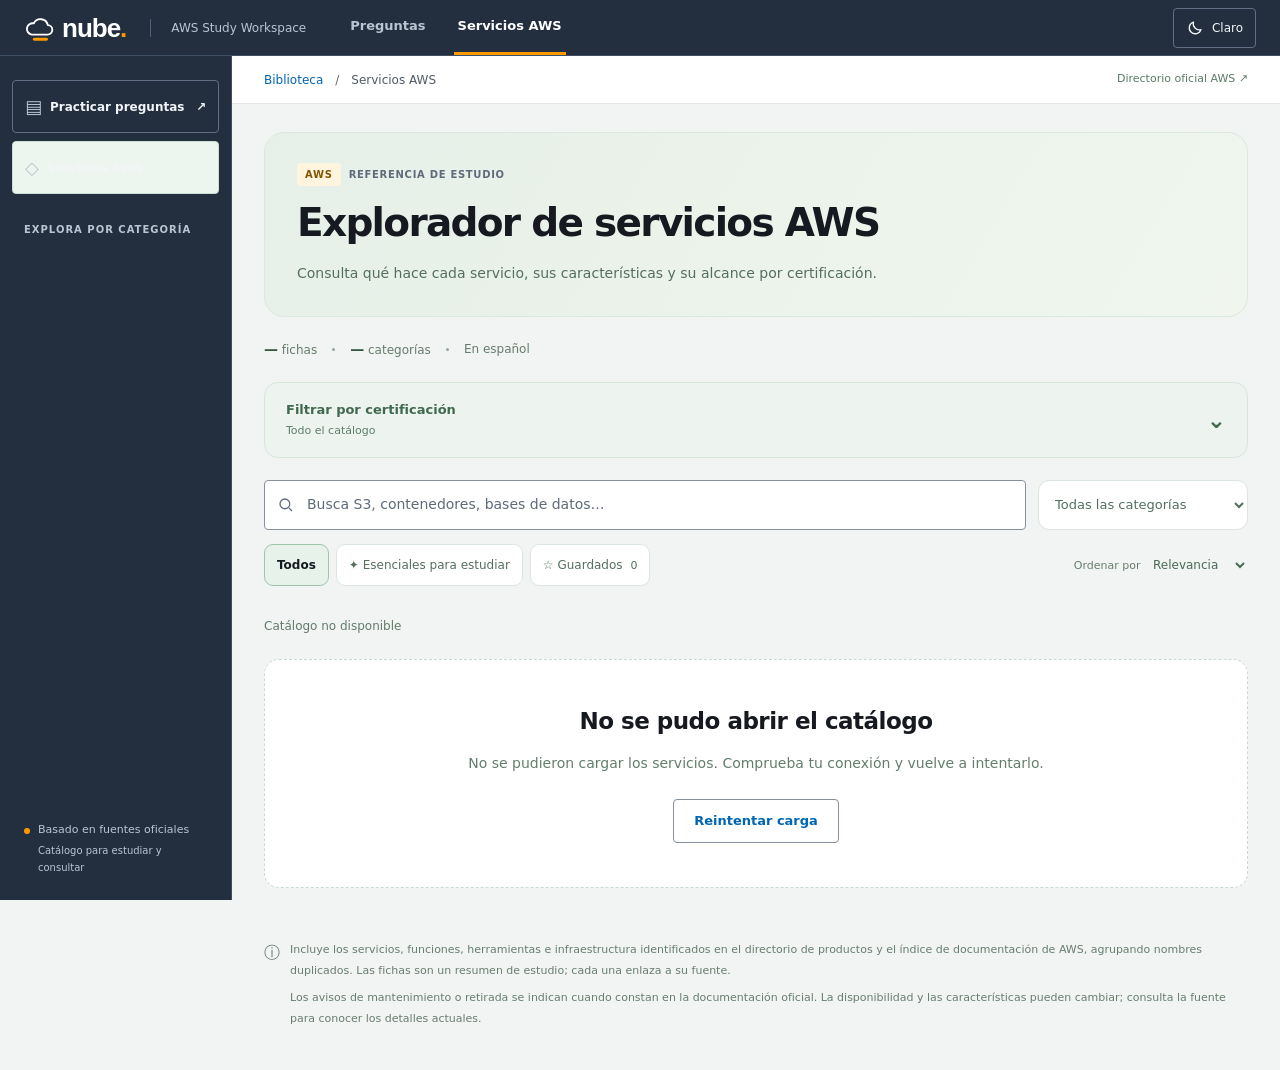
==== commit 38ac0267: "Apply Nube cloud console design: services.html" ====
--- a/ui/services.html
+++ b/ui/services.html
@@ -3,13 +3,22 @@
 <head>
   <meta charset="utf-8"><meta name="viewport" content="width=device-width, initial-scale=1, viewport-fit=cover">
   <meta name="description" content="Catálogo de servicios AWS en español: definiciones breves, características principales y documentación oficial.">
-  <meta name="theme-color" content="#f7f8fa"><title>Servicios AWS — Nube</title>
-  <link rel="icon" href="data:image/svg+xml,%3Csvg xmlns='http://www.w3.org/2000/svg' viewBox='0 0 48 48'%3E%3Crect width='48' height='48' rx='14' fill='%231e6257'/%3E%3Cpath d='M13 30h23a7 7 0 0 0-6-12 10 10 0 0 0-19 4 4 4 0 0 0 2 8' fill='white'/%3E%3C/svg%3E">
-  <link rel="stylesheet" href="styles.css?v=20261025-mobile"><link rel="stylesheet" href="services.css?v=20261025-mobile">
-  <script src="services.mjs?v=20261025-mobile" type="module"></script>
+  <meta name="theme-color" content="#232f3e"><title>Servicios AWS — Nube</title>
+  <link rel="icon" href="data:image/svg+xml,%3Csvg xmlns='http://www.w3.org/2000/svg' viewBox='0 0 48 48'%3E%3Crect width='48' height='48' rx='14' fill='%23232f3e'/%3E%3Cpath d='M13 30h23a7 7 0 0 0-6-12 10 10 0 0 0-19 4 4 4 0 0 0 2 8' fill='white'/%3E%3C/svg%3E">
+  <script src="theme.mjs?v=20261025-console-4"></script>
+  <link rel="preload" href="fonts/DM-Sans.ttf" as="font" type="font/ttf" crossorigin>
+  <link rel="stylesheet" href="styles.css?v=20261025-console-4"><link rel="stylesheet" href="services.css?v=20261025-console-4">
+  <script src="services.mjs?v=20261025-console-4" type="module"></script>
 </head>
 <body class="services-page">
   <a class="skip-link" href="#service-search">Saltar al buscador de servicios</a>
+  <header class="global-header">
+    <a class="global-brand" href="index.html" aria-label="Nube, inicio" translate="no"><svg viewBox="0 0 32 28" aria-hidden="true"><path d="M8 21h17a5 5 0 0 0 .4-10 8 8 0 0 0-15-2A6 6 0 0 0 8 21Z"/><path class="brand-accent" d="M11 26h13"/></svg><span>nube<span class="brand-period">.</span></span></a>
+    <span class="product-name">AWS Study Workspace</span>
+    <nav class="global-links" aria-label="Secciones de Nube"><a href="index.html">Preguntas</a><a href="services.html" aria-current="page">Servicios AWS</a></nav>
+    <div class="global-actions"><span class="mobile-section-name">Servicios AWS</span><button class="theme-toggle" data-theme-toggle aria-label="Activar modo oscuro" title="Activar modo oscuro"><svg class="theme-moon" viewBox="0 0 24 24" aria-hidden="true"><path d="M20 14a8 8 0 0 1-10-10 8 8 0 1 0 10 10Z"/></svg><svg class="theme-sun" viewBox="0 0 24 24" aria-hidden="true"><circle cx="12" cy="12" r="4"/><path d="M12 2v2m0 16v2M2 12h2m16 0h2M5 5l1 1m12 12 1 1M5 19l1-1M18 6l1-1"/></svg><span data-theme-label>Claro</span></button></div>
+  </header>
+  <div id="storage-notice" class="app-notice" role="status" hidden>No se pudo guardar el cambio en este navegador. Comprueba que el almacenamiento esté permitido.</div>
   <div class="app-shell">
     <aside class="sidebar">
       <a class="brand" href="index.html" aria-label="Nube, preguntas"><span class="brand-icon" aria-hidden="true">☁</span>nube<span class="brand-dot">.</span></a>
@@ -22,12 +31,12 @@
     <main>
       <header class="topbar"><div class="breadcrumb"><a href="index.html">Biblioteca</a><span>/</span><strong>Servicios AWS</strong></div><a class="catalog-official" href="https://aws.amazon.com/products/" target="_blank" rel="noopener noreferrer">Directorio oficial AWS ↗</a></header>
       <section class="workspace catalog-workspace">
-        <div class="catalog-heading"><div><div class="eyebrow"><span class="aws-label">AWS</span><span>TU GUÍA DE CONSULTA</span></div><h1>AWS, de un vistazo<span>.</span></h1><p>Qué hace cada servicio. Qué conviene recordar. <br>Todo a mano, mientras preparas tu certificación.</p></div><div class="catalog-heading-mark" aria-hidden="true">◇<span>EXPLORA · CONECTA · RECUERDA</span></div></div>
-        <div class="catalog-meta"><span><strong id="catalog-total">—</strong> fichas</span><i></i><span><strong id="category-total">—</strong> categorías</span><i></i><span>Definiciones en español</span><span class="snapshot-date" id="snapshot-date"></span></div>
-        <details class="certification-groups" id="certification-groups" open><summary class="certification-toggle"><span>Tu ruta de estudio<small id="certification-current">Todo el catálogo</small></span><span class="certification-toggle-icon" aria-hidden="true">⌄</span></summary><div class="certification-body">
+        <div class="catalog-heading"><div><div class="eyebrow"><span class="aws-label">AWS</span><span>REFERENCIA DE ESTUDIO</span></div><h1>Explorador de servicios AWS</h1><p>Consulta qué hace cada servicio, sus características y su alcance por certificación.</p></div></div>
+        <div class="catalog-meta"><span><strong id="catalog-total">—</strong> fichas</span><i></i><span><strong id="category-total">—</strong> categorías</span><i></i><span>En español</span><span class="snapshot-date" id="snapshot-date"></span></div>
+        <details class="certification-groups" id="certification-groups"><summary class="certification-toggle"><span>Filtrar por certificación<small id="certification-current">Todo el catálogo</small></span><span class="certification-toggle-icon" aria-hidden="true">⌄</span></summary><div class="certification-body">
           <div class="certification-section-heading"><h2 id="certification-section-title">POR CERTIFICACIÓN</h2><button id="certification-all" class="text-button" hidden>Quitar certificación</button></div>
           <div id="priority-certifications" class="priority-certifications" role="group" aria-label="Tus certificaciones prioritarias"></div>
-          <label class="certification-select"><span>El resto de certificaciones</span><select id="certification-select" aria-label="Agrupar servicios por certificación" disabled><option value="">Cargando certificaciones…</option></select></label>
+          <label class="certification-select"><span>Todas las certificaciones</span><select id="certification-select" aria-label="Agrupar servicios por certificación" disabled><option value="">Cargando certificaciones…</option></select></label>
           <div id="certification-summary" class="certification-summary" hidden>
             <div class="certification-summary-heading"><h3 id="certification-name"></h3><a id="certification-guide" target="_blank" rel="noopener noreferrer">Guía oficial AWS ↗</a></div>
             <p id="certification-description"></p>
@@ -35,12 +44,12 @@
           </div>
           <p id="certifications-error" class="certifications-error" role="status" hidden>No se pudieron cargar las agrupaciones. Puedes seguir consultando el catálogo y recargar para intentarlo de nuevo.</p>
         </div></details>
-        <div class="catalog-toolbar"><label class="search-box"><svg viewBox="0 0 24 24" aria-hidden="true"><circle cx="10.5" cy="10.5" r="6.5"/><path d="m16 16 4 4"/></svg><input id="service-search" type="search" placeholder="Busca S3, contenedores, bases de datos…" aria-label="Buscar servicios AWS"></label><label class="category-select"><span class="sr-only">Filtrar por categoría</span><select id="category-select"><option value="">Todas las categorías</option></select></label></div>
+        <div class="catalog-toolbar"><label class="search-box"><svg viewBox="0 0 24 24" aria-hidden="true"><circle cx="10.5" cy="10.5" r="6.5"/><path d="m16 16 4 4"/></svg><input id="service-search" name="service-search" type="search" autocomplete="off" placeholder="Busca S3, contenedores, bases de datos…" aria-label="Buscar servicios AWS"></label><label class="category-select"><span class="sr-only">Filtrar por categoría</span><select id="category-select"><option value="">Todas las categorías</option></select></label></div>
         <div class="catalog-filters"><div class="catalog-chips"><button id="filter-all" class="catalog-chip active" aria-pressed="true">Todos</button><button id="filter-essential" class="catalog-chip" aria-pressed="false">✦ Esenciales para estudiar</button><button id="filter-saved" class="catalog-chip" aria-pressed="false">☆ Guardados <span id="saved-count">0</span></button></div><label class="sort-select">Ordenar por <select id="service-sort" aria-label="Ordenar servicios"><option value="relevance">Relevancia</option><option value="name">Nombre A–Z</option></select></label></div>
         <div class="catalog-results-heading"><span id="service-result-count" role="status" aria-live="polite">Preparando el catálogo…</span><button id="clear-service-filters" class="text-button" hidden>Limpiar filtros</button></div>
-        <div id="catalog-error" class="catalog-empty" hidden><h2>No se pudo abrir el catálogo</h2><p>Recarga la página para volver a intentarlo.</p></div>
+        <div id="catalog-error" class="catalog-empty" hidden><h2>No se pudo abrir el catálogo</h2><p>No se pudieron cargar los servicios. Comprueba tu conexión y vuelve a intentarlo.</p><button id="reload-catalog" class="button secondary">Reintentar carga</button></div>
         <div id="catalog-empty" class="catalog-empty" hidden><span aria-hidden="true">⌕</span><h2>Ningún servicio coincide</h2><p>Prueba con otro nombre o categoría. Puedes buscar en inglés o en español.</p><button id="empty-clear" class="button secondary">Ver todo el catálogo</button></div>
-        <div id="service-grid" class="service-grid" aria-label="Fichas de servicios AWS"></div>
+        <section id="service-grid" class="service-grid" aria-busy="true" aria-label="Fichas de servicios AWS"></section>
         <nav id="catalog-pagination" class="catalog-pagination" aria-label="Páginas del catálogo"><button id="services-previous" class="button secondary">← Anterior</button><span id="services-page-number"></span><button id="services-next" class="button secondary">Siguiente →</button></nav>
         <footer class="catalog-note"><span aria-hidden="true">ⓘ</span><div><p>Incluye los servicios, funciones, herramientas e infraestructura identificados en el directorio de productos y el índice de documentación de AWS, agrupando nombres duplicados. Las fichas son un resumen de estudio; cada una enlaza a su fuente.</p><p>Los avisos de mantenimiento o retirada se indican cuando constan en la documentación oficial. La disponibilidad y las características pueden cambiar; consulta la fuente para conocer los detalles actuales.</p></div></footer>
       </section>
--- a/ui/styles.css
+++ b/ui/styles.css
@@ -1,19 +1,377 @@
-@font-face{font-family:'DM Sans';src:url('fonts/DM-Sans.ttf') format('truetype');font-weight:100 1000;font-display:swap}
-@font-face{font-family:'Manrope';src:url('fonts/Manrope.ttf') format('truetype');font-weight:200 800;font-display:swap}
+@font-face { font-family: 'DM Sans'; src: url('fonts/DM-Sans.ttf') format('truetype'); font-weight: 100 1000; font-display: swap; }
+@font-face { font-family: 'Manrope'; src: url('fonts/Manrope.ttf') format('truetype'); font-weight: 200 800; font-display: swap; }
 
-:root{--bg:#f5f7f6;--paper:#fff;--ink:#20352f;--muted:#60746b;--line:#dfe7e2;--green:#216757;--soft-green:#eaf3ee;--orange:#dea14b;--font:'DM Sans',system-ui,sans-serif;--heading:'Manrope',system-ui,sans-serif;font-family:var(--font);color:var(--ink);background:var(--bg);font-synthesis:none;color-scheme:light}
-*{box-sizing:border-box}body{margin:0}button,input,select{font:inherit}button,a,input,select,summary{-webkit-tap-highlight-color:transparent;outline-offset:4px}button{cursor:pointer;color:inherit;border:0;background:transparent}button:disabled{cursor:default;opacity:.45}button:focus-visible,a:focus-visible,input:focus-visible,select:focus-visible,summary:focus-visible{outline:3px solid #5b9c85}button svg{pointer-events:none}a{color:inherit}h1,h2,h3,p{margin:0}[hidden]{display:none!important}::selection{background:#cce5d8}.skip-link{position:fixed;top:8px;left:8px;z-index:100;padding:12px 18px;background:var(--green);color:white;border-radius:8px;transform:translateY(-160%)}.skip-link:focus{transform:none}.sr-only{position:absolute;width:1px;height:1px;padding:0;margin:-1px;overflow:hidden;clip:rect(0,0,0,0);white-space:nowrap;border:0}
-.app-shell{display:grid;grid-template-columns:248px minmax(0,1fr);min-height:100dvh}.app-shell>main{min-width:0}.sidebar{background:#fff;border-right:1px solid var(--line);padding:32px 18px 22px;display:flex;flex-direction:column;position:sticky;top:0;height:100dvh;overflow-y:auto;scrollbar-width:thin}.brand{font-family:var(--heading);font-size:37px;font-weight:800;letter-spacing:-2px;text-decoration:none;display:flex;align-items:center;gap:10px;padding:0 12px;line-height:1}.brand-icon{font-size:31px;letter-spacing:0;color:var(--green)}.brand-dot{color:var(--orange);margin-left:-10px}.brand-caption{letter-spacing:1px;font-size:8px;font-weight:650;color:var(--muted);margin:16px 12px 35px}.sidebar-heading{font-size:10px;letter-spacing:1px;font-weight:700;color:#708177;display:flex;justify-content:space-between;align-items:center;margin:0 12px 12px}.sidebar-heading>span{font-size:10px;background:#f1f5f2;padding:3px 7px;border-radius:5px;letter-spacing:0}.sidebar-navigation{display:grid;gap:8px}.library-button{font-size:12px;font-weight:600;width:100%;min-height:46px;padding:12px;display:flex;align-items:center;gap:9px;border:1px solid var(--line);border-radius:10px;text-align:left;text-decoration:none}.library-button:hover{background:#f4f8f5}.library-button>span:last-child{margin-left:auto;color:var(--muted);font-size:14px}.tiny-grid{font-size:18px;color:var(--green)}.mobile-library-label{display:none}.recommended-label{margin-top:28px}.recommended-exam{display:flex;align-items:center;gap:10px;border-radius:10px;width:100%;text-align:left;padding:12px 9px;margin:4px 0;color:#576c61;min-height:66px}.recommended-exam:hover{background:#f5f8f6}.recommended-exam.active{background:var(--soft-green);color:var(--green)}.exam-symbol{display:grid;place-items:center;flex:none;font-size:20px;width:34px;height:36px;border-radius:9px;background:#f3f6f4;color:#6e8578}.recommended-exam.active .exam-symbol{background:#d8eade;color:var(--green)}.recommended-exam strong{display:block;font-size:12px;font-weight:650;line-height:1.5}.recommended-exam small{display:block;font-size:10px;letter-spacing:.4px;color:#687c71;margin-top:3px}.sidebar-divider{border-top:1px solid var(--line);margin:22px 12px}.side-link{display:flex;gap:10px;align-items:center;text-align:left;width:100%;padding:12px;font-size:12px;color:#60746a;border-radius:8px;min-height:44px}.side-link>span:first-child{font-size:18px;line-height:1}.side-link>span:last-child{margin-left:auto;font-size:11px}.side-link.active{font-weight:650;color:var(--green);background:#f0f5f2}.sidebar-bottom{display:flex;align-items:flex-start;gap:9px;margin-top:auto;padding:28px 10px 0;font-size:11px;color:#61756a}.sidebar-bottom small{display:block;font-size:10px;color:#718277;line-height:1.7;margin-top:3px}.local-indicator{width:6px;height:6px;background:#639779;border-radius:50%;margin-top:5px;flex:none}
-.topbar{height:72px;border-bottom:1px solid var(--line);display:flex;justify-content:space-between;align-items:center;gap:20px;padding:0 40px;background:#ffffffb3}.breadcrumb{display:flex;align-items:center;gap:12px;font-size:12px;color:#718077;min-width:0}.breadcrumb strong{font-weight:500;color:#52685b;overflow:hidden;text-overflow:ellipsis;white-space:nowrap}.breadcrumb>span{color:#8fa095}.topbar-label{font-size:9px;font-weight:600;letter-spacing:1.2px;color:#687e70;display:flex;align-items:center;gap:14px;white-space:nowrap}.topbar-label>span{font-size:24px;color:#7da48c}.workspace{max-width:1440px;margin:auto;padding:36px 40px 36px}.page-heading{display:flex;align-items:center;justify-content:space-between;gap:20px;margin-bottom:26px}.eyebrow{font-size:10px;color:#637a6d;letter-spacing:1px;font-weight:650;display:flex;align-items:center;gap:10px}.aws-label{font-size:10px;background:#fff0d7;color:#80571d;padding:5px 7px;border-radius:5px;letter-spacing:.5px}.eyebrow-dot{color:#8ca293}h1{font-family:var(--heading);letter-spacing:-1.3px;font-size:34px;font-weight:750;line-height:1.25;margin:12px 0 10px}.page-heading p{font-size:13px;color:var(--muted);line-height:1.7}.button{display:inline-flex;align-items:center;justify-content:center;gap:12px;padding:12px 18px;font-size:13px;font-weight:600;border-radius:10px;white-space:nowrap;min-height:46px}.button.primary{background:var(--green);color:#fff;border:1px solid var(--green);box-shadow:0 3px 6px #163e2910}.button.primary:hover:not(:disabled){background:#174f41}.button.secondary{background:#fff;border:1px solid #d7e2da;color:#486052}.button.secondary:hover:not(:disabled){border-color:#7aa68d;background:#f4faf6}.change-exam{font-size:12px;flex:none}.study-toolbar{display:flex;gap:16px;align-items:center;margin-bottom:22px}.search-box{display:flex;gap:10px;align-items:center;background:#fff;border:1px solid #dce5df;border-radius:12px;min-height:48px;padding:0 15px;flex:1;min-width:0}.search-box svg{width:19px;height:19px;stroke:#70877a;fill:none;stroke-width:1.6;flex:none}.search-box input{width:100%;min-width:0;border:0;background:transparent;padding:13px 0;font-size:13px;color:var(--ink);outline:0}.search-box:focus-within{border-color:#679a80;box-shadow:0 0 0 3px #21675712}.search-box input::placeholder{color:#718177;opacity:1}.language-switch{display:flex;align-items:center;gap:3px;border:1px solid #dce5df;padding:4px;background:#eaf0ec;border-radius:12px;flex:none}.language-switch button{font-size:11px;color:#536f60;padding:10px 11px;border-radius:8px;font-weight:650;min-height:38px}.language-switch button>span{font-weight:450;margin-left:4px}.language-switch button.active{background:#fff;color:var(--green);box-shadow:0 2px 5px #203f2910}.study-layout{display:grid;grid-template-columns:minmax(0,1fr) 240px;gap:26px}.question-column{min-width:0}.question-toolbar{display:flex;align-items:center;justify-content:space-between;gap:10px;margin-bottom:12px;font-size:12px;color:#60766a;min-height:32px}.question-toolbar>div{display:flex;gap:8px;align-items:center}.live-dot{height:6px;width:6px;border-radius:50%;background:#74a68a;flex:none}.text-button{font-size:12px;color:#526f5e;padding:8px 2px;display:inline-flex;align-items:center;justify-content:center;gap:7px;min-height:40px}.text-button:hover{color:var(--green);text-decoration:underline;text-underline-offset:4px}.text-button>span{font-size:18px;line-height:1}
-.question-card{background:#fff;border:1px solid #dfe7e1;border-radius:18px;box-shadow:0 6px 24px #233f2c05;overflow:hidden;scroll-margin-top:22px}.question-meta{padding:22px 28px 20px;display:flex;align-items:center;justify-content:space-between;border-bottom:1px solid #f0f4f1;margin-bottom:24px}.question-meta>div{display:flex;align-items:center;gap:14px;flex-wrap:wrap}.pill{font-size:9px;font-weight:650;letter-spacing:.7px;color:#376d50;background:#edf5ef;padding:7px 9px;border-radius:6px}.question-number{font-size:12px;color:#63796b}.bookmark-button{font-size:27px;color:#6b8272;line-height:1;border-radius:10px;width:44px;height:44px;flex:none}.bookmark-button:hover{background:#f5f8f5}.bookmark-button[aria-pressed=true]{color:#8d651d;background:#fff5df}#question-content{padding:0 28px 26px}.question-stem{font-size:17px;line-height:1.8;font-weight:500;white-space:pre-wrap;color:#2e4137;overflow-wrap:anywhere}.question-stem .parallel-english{font-size:15px;color:#5e7265;margin-top:20px;padding:18px;border:1px solid #e3ebe5;border-radius:10px;background:#f7faf8;font-weight:400}.parallel-label{display:block;font-size:10px;color:#587460;letter-spacing:.8px;font-weight:650;margin-bottom:7px}.question-stem .parallel-label{white-space:normal}.selection-hint{font-size:12px;color:#657d6c;margin:24px 0 13px}.choices{display:flex;flex-direction:column;gap:12px}.choice{width:100%;display:flex;align-items:flex-start;gap:13px;text-align:left;padding:16px;border:1px solid #dfe7e2;border-radius:12px;transition:background .15s,border-color .15s;line-height:1.65;min-height:62px;background:#fff}.choice:not(:disabled):hover{background:#f7fbf8;border-color:#95b8a2}.choice.selected{border-color:#377d5b;background:#eff7f1;box-shadow:0 0 0 1px #377d5b}.choice-letter{flex:none;font-size:12px;font-weight:650;border:1px solid #d7e2d9;border-radius:8px;width:30px;height:30px;display:grid;place-items:center;background:#f7faf8;color:#587562;line-height:1}.choice.selected .choice-letter{background:var(--green);border-color:var(--green);color:white}.choice-body{font-size:15px;color:#455f4f;flex:1;min-width:0;padding-top:2px;overflow-wrap:anywhere}.choice-english{display:block;font-size:13px;color:#627a6a;padding-top:9px;margin-top:9px;border-top:1px dashed #d7e3da}.choice.correct{background:#edf7ef;border-color:#7cb58e;opacity:1}.choice.correct .choice-letter{background:#357b54;color:white;border-color:#357b54}.choice.incorrect{background:#fff4ed;border-color:#dba58b;opacity:1}.choice.incorrect .choice-letter{background:#a95c3d;color:white;border-color:#a95c3d}.choice:disabled{opacity:1}.choice-status{color:#337d51;font-weight:bold;font-size:19px;align-self:center;flex:none}.choice.incorrect .choice-status{color:#9f5939}.answer-actions{display:flex;align-items:center;gap:22px;margin-top:24px;flex-wrap:wrap}.question-footer{display:flex;align-items:center;justify-content:space-between;gap:16px;background:#fafcfb;border-top:1px solid var(--line);padding:16px 28px;font-size:10px;color:#6e8274;line-height:1.6}.question-footer a{text-decoration:none;white-space:nowrap;color:#4b725b;min-height:32px;display:inline-flex;align-items:center;gap:5px}.question-footer a:hover{text-decoration:underline}.question-navigation{display:flex;align-items:center;justify-content:space-between;margin:20px 0 24px;gap:12px}.question-navigation>div{text-align:center;font-size:12px;color:#4e6a57}.question-navigation small{display:block;font-size:10px;color:#738679;margin-top:5px}.question-navigation .button{min-width:110px}.bank-note{display:flex;align-items:flex-start;gap:9px;color:#6f8276}.bank-note>span{font-size:16px;line-height:1.5}.bank-note p{font-size:11px;line-height:1.8;max-width:660px}.study-aside{padding-top:44px;min-width:0}.progress-card{background:#fff;border:1px solid var(--line);border-radius:15px;padding:24px 20px}.card-eyebrow{color:#6b8273;font-size:9px;letter-spacing:1.2px;font-weight:650;margin-bottom:9px}.progress-card h2,.question-map h2{font-family:var(--heading);font-size:16px;font-weight:700;letter-spacing:-.3px}.progress-total{margin-top:24px;display:flex;align-items:baseline;gap:7px}.progress-total strong{font-family:var(--heading);font-size:34px;font-weight:700;line-height:1}.progress-total>span{font-size:11px;color:#677e6c}.progress-track{height:7px;background:#eaf1ec;border-radius:5px;margin:18px 0;overflow:hidden}.progress-track>div{height:100%;background:var(--green);width:0;transition:width .3s}.progress-stats{display:flex;flex-direction:column;gap:13px;font-size:12px;color:#62796a}.progress-stats>div{display:flex;align-items:center;gap:8px}.progress-stats strong{margin-left:auto;font-weight:650;color:#355840}.stat-dot{width:7px;height:7px;border-radius:50%;flex:none}.stat-dot.green{background:#53976b}.stat-dot.amber{background:#bb8c43}.encouragement{border-top:1px solid var(--line);padding-top:16px;margin-top:20px;font-size:12px;line-height:1.8;color:#657d6c;white-space:pre-line}.question-map{margin-top:26px}.map-heading{display:flex;justify-content:space-between;align-items:center;gap:5px;margin-bottom:15px}.map-heading h2{font-size:13px}.map-heading>span{font-size:11px;color:#6c8273}.question-grid{display:grid;grid-template-columns:repeat(5,minmax(0,1fr));gap:7px}.question-cell{min-height:38px;border:1px solid #dce6de;border-radius:7px;font-size:12px;background:#fff;color:#5d7765;position:relative}.question-cell:hover{border-color:#5d8e6e}.question-cell.done{color:#3c6a4b;background:#e4f0e8;border-color:#cddfd2}.question-cell.missed{color:#8c662e;background:#fcf1df;border-color:#e7d3af}.question-cell.current{color:#fff;background:var(--green);border-color:var(--green)}.question-cell.saved:after{content:'';height:5px;width:5px;border-radius:50%;position:absolute;top:3px;right:3px;background:var(--orange)}.map-controls{display:flex;justify-content:space-between;align-items:center;border-bottom:1px solid var(--line);padding:13px 0;gap:6px}.map-controls>button{padding:8px 12px;font-size:18px}.map-controls label{font-size:11px;color:#607a68;display:flex;align-items:center;gap:8px}.map-controls input{font-size:13px;min-height:40px;width:58px;border:1px solid #d4e0d7;border-radius:7px;padding:8px;background:#fff;color:var(--ink)}.map-legend{display:flex;gap:16px;padding-top:12px;font-size:10px;color:#627e6b}.map-legend span{display:flex;align-items:center;gap:6px}.map-legend i{width:8px;height:8px;display:block;border-radius:2px}.map-legend .current{background:var(--green)}.map-legend .done{background:#c9e0cf}.study-tip{margin-top:25px;display:flex;gap:10px;padding:15px 0}.study-tip>span{color:#a47b38;font-size:22px;line-height:1}.study-tip strong{font-size:12px;font-weight:650;color:#536f5e}.study-tip p{font-size:11px;line-height:1.8;color:#6e8375;margin-top:7px}.feedback{border:1px solid #cce4d1;border-radius:10px;background:#edf7ef;padding:15px 16px;margin-top:18px;font-size:14px;line-height:1.7;color:#2c6940}.feedback.incorrect{background:#fff5e7;border-color:#edd8b3;color:#815c28}.feedback.revealed{background:#eff5f2;border-color:#d9e6dd;color:#4d6d59}.translation-notice{background:#fff5e3;color:#805f27;font-size:13px;padding:13px;border-radius:9px;margin-bottom:16px}.loading{padding:25px 28px 50px;color:var(--muted);font-size:15px}.empty-state{padding:5px 28px 35px;text-align:center}.empty-state>span{display:block;color:#7aa188;font-size:50px}.empty-state h2{font-family:var(--heading);font-size:21px;margin:15px 0 10px}.empty-state p{color:var(--muted);font-size:14px;line-height:1.7;margin-bottom:20px}.question-images img{display:block;max-width:100%;height:auto;margin-top:16px}.question-images .image-link{font-size:13px;color:var(--green)}
-/* Native dialogs retain focus and keyboard dismissal on every screen size. */
-dialog{color:var(--ink);border:1px solid #dae6dd;border-radius:22px;padding:28px;max-width:720px;width:calc(100% - 32px);max-height:88dvh;box-shadow:0 24px 100px #163c2b33;overscroll-behavior:contain}dialog::backdrop{background:#14342970;backdrop-filter:blur(5px)}body:has(dialog[open]){overflow:hidden}.dialog-heading{display:flex;align-items:flex-start;justify-content:space-between;gap:14px}.dialog-heading h2{font-family:var(--heading);font-size:25px;letter-spacing:-.7px;margin:9px 0 22px}.icon-button{font-size:28px;color:#5e7d68;width:44px;height:44px;display:grid;place-items:center;flex:none;border:1px solid var(--line);border-radius:50%;line-height:1}.dialog-search{margin-bottom:18px;background:#f7faf8}.exam-list{display:grid;grid-template-columns:1fr 1fr;gap:10px}.exam-option{min-width:0;border:1px solid var(--line);border-radius:12px;padding:16px;text-align:left;display:flex;flex-direction:column;gap:7px;background:#fff}.exam-option:hover{border-color:#80a98e;background:#f6fbf7}.exam-option.active{border-color:#659877;background:#edf6ef}.exam-option strong{font-size:14px;font-weight:600;line-height:1.5}.exam-option>span{font-size:11px;color:#627d6b}.exam-option .exam-option-code{font-size:10px;font-weight:650;letter-spacing:.5px;color:var(--green)}.dialog-note{font-size:11px;color:#6e8375;line-height:1.8;margin-top:20px}.no-exams{font-size:14px;color:var(--muted);padding:15px}.progress-dialog{max-width:440px}.progress-dialog .study-aside{display:block;padding:0}.progress-dialog .study-tip{display:none}.progress-dialog .question-cell{min-height:44px}.mobile-tools,.mobile-navigation{display:none}
-.discussion-panel{margin-top:28px;border-top:1px solid var(--line);padding-top:24px}.discussion-panel h2{font-family:var(--heading);font-size:19px;letter-spacing:-.4px;margin-bottom:10px}.discussion-note,.discussion-language{font-size:12px;line-height:1.8;color:#61796a}.discussion-panel details{margin-top:15px}.discussion-panel summary{font-size:14px;color:var(--green);font-weight:600;cursor:pointer;padding:12px 0;min-height:44px}.discussion-language{margin:9px 0 15px}.discussion-comment{border:1px solid #dde7e0;border-radius:12px;padding:18px;margin:14px 0;background:#f9fcfa}.comment-heading{display:flex;align-items:flex-start;justify-content:space-between;gap:12px;margin-bottom:13px}.comment-heading strong{font-size:13px;color:#3c6048;overflow-wrap:anywhere}.comment-votes{white-space:nowrap;font-size:11px;color:#42694d;background:#e8f2eb;border-radius:6px;padding:5px 8px}.comment-reply{display:block;font-size:11px;color:#647e6c;margin-top:5px}.comment-content{font-size:14px;line-height:1.8;color:#486451;white-space:pre-wrap;overflow-wrap:anywhere}.comment-actions{display:flex;align-items:center;gap:12px;flex-wrap:wrap;margin-top:12px}.comment-actions .text-button{color:var(--green);font-size:12px;text-decoration:underline;text-underline-offset:3px}.comment-translation-label{display:block;color:#647d6b;font-size:11px;margin-top:12px}.comment-original{margin-top:15px;border-top:1px dashed #d6e3da;padding-top:14px}.comment-original .comment-content{color:#617a69;font-size:13px}.comment-error,.discussion-status{font-size:12px;line-height:1.7;color:#865e27}.discussion-status{margin:13px 0}.discussion-panel #discussion-more{margin-top:6px;color:var(--green)}
-@media(min-width:1600px){.workspace{padding-top:46px}.study-layout{grid-template-columns:minmax(0,1fr) 270px;gap:32px}}
-@media(max-width:1250px){.app-shell{grid-template-columns:220px minmax(0,1fr)}.sidebar{padding:28px 12px 20px}.workspace{padding:30px 28px}.topbar{padding:0 28px}.topbar-label{display:none}.language-switch button>span{display:none}h1{font-size:30px}}
-@media(max-width:1150px){.study-layout{grid-template-columns:minmax(0,1fr)}.study-aside{display:none}.mobile-tools{display:flex;align-items:center;gap:10px;flex-wrap:wrap;margin:0 0 20px}.mobile-filters{display:flex;gap:6px}.mobile-filters button{font-size:12px;min-height:42px;padding:9px 12px;color:#526f5c;border:1px solid #dce7df;border-radius:9px;background:white}.mobile-filters button.active{background:var(--soft-green);color:var(--green);border-color:#aacdb7;font-weight:600}.overview-button{display:flex;align-items:center;justify-content:center;gap:6px;margin-left:auto;font-size:12px;font-weight:600;color:var(--green);min-height:44px;padding:9px 0}.overview-button>span{font-size:19px}.mobile-tools>span{font-size:11px;color:#607b68;width:100%}.question-toolbar{margin-bottom:10px}}
-@media(max-width:760px){
-  .app-shell{display:block}.sidebar{height:68px;position:static;overflow:visible;display:flex;flex-direction:row;align-items:center;justify-content:space-between;padding:12px 20px;border-right:0;border-bottom:1px solid var(--line);gap:14px}.brand{font-size:31px;padding:0;gap:8px;flex:none}.brand-icon{font-size:27px}.brand-caption,.sidebar-heading,.sidebar-divider,#recommended,.side-link,.sidebar-bottom{display:none}.sidebar-navigation{display:flex;align-items:center;gap:8px}.sidebar-navigation .services-link{display:none}.library-button{width:auto;min-height:42px;font-size:12px;gap:7px;padding:9px 12px;border:1px solid #dce7df;border-radius:22px}.library-button .tiny-grid,.desktop-library-label{display:none}.mobile-library-label{display:inline}.library-button>span:last-child{font-size:14px}.topbar{height:43px;padding:0 20px;background:transparent;border-bottom:0}.breadcrumb{font-size:11px;gap:10px}.workspace{padding:22px 18px 30px}.study-page .topbar{display:none}.study-page{padding-bottom:calc(146px + env(safe-area-inset-bottom))}.page-heading{margin-bottom:21px;gap:10px}.eyebrow{font-size:9px;gap:7px;letter-spacing:.6px}.eyebrow>span:last-child{font-size:9px}.aws-label{font-size:9px;padding:4px 6px}h1{font-size:28px;line-height:1.25;letter-spacing:-1px;margin:10px 0 9px;max-width:none}.page-heading p{display:none}.change-exam{display:none}.study-toolbar{display:grid;grid-template-columns:minmax(0,1fr);gap:11px;margin-bottom:14px}.search-box{min-height:48px;border-radius:11px}.search-box input{font-size:16px;padding:12px 0}.search-box input::placeholder{font-size:13px}.language-switch{width:100%;padding:4px;gap:4px;display:grid;grid-template-columns:repeat(3,minmax(0,1fr))}.language-switch button{font-size:12px;min-height:40px;padding:9px 4px}.language-switch button>span{display:inline;font-size:12px}.mobile-tools{gap:4px 10px;margin:0 0 12px}.mobile-filters{gap:5px}.mobile-filters button{font-size:11px;padding:8px 10px;min-height:40px}.overview-button{font-size:11px;gap:4px;min-height:44px}.overview-button>span{font-size:17px}.mobile-tools>span{font-size:11px}.question-toolbar{font-size:11px;margin-bottom:9px;gap:7px;min-height:36px}.question-toolbar .text-button{font-size:11px;min-height:40px}.question-card{border-radius:15px;scroll-margin-top:16px}.question-meta{padding:10px 16px;margin-bottom:18px;gap:8px}.question-meta>div{gap:10px}.pill{font-size:8px;padding:6px 7px}.question-number{font-size:11px}.bookmark-button{width:40px;height:40px;font-size:27px}#question-content{padding:0 17px 22px}.question-stem{font-size:16px;line-height:1.8;font-weight:450}.question-stem .parallel-english{font-size:14px;padding:14px;margin-top:18px;line-height:1.8}.selection-hint{font-size:12px;margin-top:22px}.choices{gap:11px}.choice{padding:14px 12px;gap:10px;border-radius:11px}.choice-body{font-size:15px;line-height:1.7;padding-top:0}.choice-letter{width:27px;height:27px;border-radius:7px;font-size:11px}.choice-english{font-size:13px;line-height:1.7}.choice-status{font-size:17px}.answer-actions{gap:12px;margin-top:22px}.answer-actions .primary{width:100%;min-height:48px;font-size:14px}.answer-actions>.text-button{margin:auto;min-height:44px;font-size:13px}.feedback{font-size:14px}.question-footer{padding:12px 16px;font-size:10px;gap:10px}.question-footer>span{max-width:70%}.question-footer a{font-size:11px;min-height:44px}.question-navigation{position:fixed;z-index:20;bottom:calc(64px + env(safe-area-inset-bottom));left:0;right:0;min-height:66px;margin:0;padding:10px 16px;background:#ffffffed;backdrop-filter:blur(14px);border-top:1px solid #e0e9e2;box-shadow:0 -8px 25px #1b402707;gap:8px}.question-navigation .button{font-size:12px;min-width:100px;min-height:44px;padding:10px 12px}.question-navigation>div{font-size:11px;font-weight:600;white-space:nowrap}.question-navigation small{display:none}.bank-note{margin-top:20px}.bank-note p{font-size:11px;line-height:1.8}.mobile-navigation{display:grid;grid-template-columns:1fr 1fr;position:fixed;bottom:0;left:0;right:0;z-index:21;gap:8px;padding:5px 20px calc(5px + env(safe-area-inset-bottom));min-height:64px;background:#fff;border-top:1px solid var(--line)}.mobile-navigation a{display:flex;align-items:center;justify-content:center;gap:9px;min-height:53px;text-decoration:none;font-size:12px;font-weight:550;color:#617b68;border-radius:10px}.mobile-navigation a[aria-current=page]{background:#edf5ef;color:var(--green);font-weight:700}.mobile-navigation svg{width:21px;height:21px;fill:none;stroke:currentColor;stroke-width:1.5;stroke-linecap:round;stroke-linejoin:round}.exam-list{grid-template-columns:1fr}.exam-option{padding:15px}.exam-option strong{font-size:15px}.exam-option>span{font-size:12px}dialog{width:100%;max-width:none;max-height:90dvh;margin:auto 0 0;border-radius:24px 24px 0 0;padding:24px 20px calc(24px + env(safe-area-inset-bottom));border-bottom:0}.dialog-heading h2{font-size:23px}.dialog-search input{font-size:16px}.progress-dialog{max-width:none}.progress-dialog .question-grid{grid-template-columns:repeat(6,minmax(0,1fr))}.map-controls input{font-size:16px}.progress-dialog .progress-card{padding:20px}.discussion-panel h2{font-size:18px}.discussion-note,.discussion-language{font-size:12px}.discussion-comment{padding:15px}.comment-content{font-size:14px}.comment-heading{gap:8px}.comment-heading strong{font-size:12px}.comment-actions .text-button{min-height:44px;font-size:13px}.comment-votes{font-size:10px}
-}
-@media(max-width:360px){.workspace{padding-inline:12px}.sidebar{padding-inline:15px}.mobile-filters button{font-size:10px;padding-inline:7px}.overview-button{font-size:10px}.question-navigation{padding-inline:12px}.question-navigation .button{min-width:88px;gap:6px}.question-meta>div{gap:7px}.eyebrow{gap:5px;font-size:8px}.eyebrow>span:last-child{font-size:8px}.language-switch button>span{font-size:11px}.progress-dialog .question-grid{grid-template-columns:repeat(5,minmax(0,1fr))}}
-@media(prefers-reduced-motion:reduce){*,*::before,*::after{transition:none!important;scroll-behavior:auto!important}}
+/* Nube Console: shared semantic tokens. Theme changes never alter the meaning of a state. */
+:root {
+  --bg: #f2f3f3; --surface: #fff; --surface-subtle: #f7f8fa; --text: #16191f;
+  --text-secondary: #4f5b69; --text-muted: #5f6b7a; --border: #c6cbd1; --border-subtle: #e3e6e8; --border-control: #87919d;
+  --link: #0066b3; --focus: #0972d3; --selected: #eef6ff; --selected-border: #0972d3;
+  --accent: #ff9900; --accent-hover: #ffac31; --on-accent: #16191f;
+  --nav: #232f3e; --nav-text: #f2f5f8; --nav-muted: #b9c5d1; --nav-active: #35475c;
+  --success: #14663b; --success-bg: #edf7ef; --success-border: #75b58b;
+  --danger: #a62c20; --danger-bg: #fff1ee; --danger-border: #d79a90;
+  --warning: #805500; --warning-bg: #fff5df; --info-bg: #edf5fd;
+  --space-1: 4px; --space-2: 8px; --space-3: 12px; --space-4: 16px;
+  --space-5: 20px; --space-6: 24px; --space-8: 32px; --space-10: 40px;
+  --radius-sm: 4px; --radius: 8px; --radius-lg: 12px;
+  --shadow: 0 1px 4px #16283b0a; --dialog-shadow: 0 16px 64px #0005;
+  --font: 'DM Sans', system-ui, sans-serif; --heading: var(--font); --header-height: 56px;
+  color-scheme: light; font-family: var(--font); color: var(--text); background: var(--bg); font-synthesis: none;
+}
+:root[data-theme='dark'] {
+  --bg: #0f1b2a; --surface: #182638; --surface-subtle: #203146; --text: #eaf0f7;
+  --text-secondary: #c0cad7; --text-muted: #a8b8ca; --border: #46576b; --border-subtle: #304257; --border-control: #71849c;
+  --link: #82c5ff; --focus: #82c5ff; --selected: #203e59; --selected-border: #82c5ff;
+  --success: #8bdfac; --success-bg: #14342d; --success-border: #498869;
+  --danger: #ffb0a4; --danger-bg: #40231f; --danger-border: #a16760;
+  --warning: #f5c875; --warning-bg: #3b301d; --info-bg: #20364c;
+  --shadow: none; color-scheme: dark;
+}
+* { box-sizing: border-box; }
+html { scroll-padding-top: 80px; }
+.global-header :focus-visible, .sidebar :focus-visible { outline-color: var(--accent); }
+body { margin: 0; font-size: 14px; line-height: 1.5; }
+button, input, select { font: inherit; }
+button, a, input, select, summary { -webkit-tap-highlight-color: #0972d31a; outline-offset: 3px; touch-action: manipulation; }
+button { cursor: pointer; color: inherit; border: 0; background: transparent; }
+button:disabled { cursor: default; opacity: .48; }
+a { color: var(--link); }
+button:focus-visible, a:focus-visible, input:focus-visible, select:focus-visible, summary:focus-visible { outline: 3px solid var(--focus); }
+button svg { pointer-events: none; }
+h1, h2, h3, p { margin: 0; }
+h1, h2, h3 { text-wrap: balance; }
+[hidden] { display: none !important; }
+::selection { background: var(--selected-border); color: var(--surface); }
+.sr-only { position: absolute; width: 1px; height: 1px; margin: -1px; padding: 0; overflow: hidden; clip: rect(0,0,0,0); white-space: nowrap; border: 0; }
+.skip-link { position: fixed; top: 64px; left: 12px; z-index: 90; padding: var(--space-3) var(--space-5); color: var(--on-accent); background: var(--accent); border-radius: var(--radius-sm); transform: translateY(-180px); }
+.skip-link:focus { transform: none; }
+.global-header { height: var(--header-height); position: sticky; top: 0; z-index: 30; display: flex; align-items: center; gap: var(--space-6); padding: 0 var(--space-6); background: var(--nav); color: var(--nav-text); border-bottom: 1px solid #405064; }
+.global-brand { display: flex; align-items: center; gap: var(--space-2); color: white; font: 800 26px/1 'Manrope', sans-serif; letter-spacing: -1px; text-decoration: none; }
+.global-brand svg { width: 30px; height: 30px; fill: none; stroke: white; stroke-width: 2; stroke-linecap: round; stroke-linejoin: round; }
+.global-brand .brand-accent { stroke: var(--accent); stroke-width: 3; }
+.brand-period { color: var(--accent); }
+.product-name { font-size: 12px; color: var(--nav-muted); padding-left: var(--space-5); border-left: 1px solid #526173; white-space: nowrap; }
+.global-links { display: flex; align-self: stretch; gap: var(--space-6); margin-left: var(--space-4); }
+.global-links a { color: var(--nav-muted); display: flex; align-items: center; padding: 0 var(--space-1); border-bottom: 3px solid transparent; text-decoration: none; font-size: 13px; font-weight: 600; }
+.global-links a:hover { color: white; }
+.global-links a[aria-current='page'] { color: white; border-color: var(--accent); }
+.global-actions { margin-left: auto; display: flex; align-items: center; gap: var(--space-3); }
+.theme-toggle { min-height: 40px; display: flex; gap: var(--space-2); align-items: center; padding: var(--space-2) var(--space-3); font-size: 12px; color: var(--nav-text); border: 1px solid #617084; border-radius: var(--radius-sm); }
+.theme-toggle:hover { background: var(--nav-active); }
+.theme-toggle svg { width: 18px; height: 18px; stroke: currentColor; fill: none; stroke-width: 1.7; stroke-linecap: round; stroke-linejoin: round; }
+.theme-sun, [data-theme='dark'] .theme-moon { display: none; }
+[data-theme='dark'] .theme-sun { display: block; }
+.header-certifications, .mobile-section-name { display: none; }
+.app-notice { border-bottom: 1px solid var(--warning); background: var(--warning-bg); color: var(--warning); padding: var(--space-3) var(--space-6); font-size: 13px; }
+.app-shell { display: grid; grid-template-columns: 232px minmax(0,1fr); min-height: calc(100dvh - var(--header-height)); }
+.app-shell > main { min-width: 0; }
+.sidebar { background: var(--nav); color: var(--nav-text); border-right: 1px solid #405064; padding: var(--space-6) var(--space-3); display: flex; flex-direction: column; position: sticky; top: var(--header-height); height: calc(100dvh - var(--header-height)); overflow: auto; scrollbar-width: thin; scrollbar-color: #637286 transparent; }
+.sidebar .brand, .brand-caption { display: none; }
+.sidebar-heading { color: var(--nav-muted); font-size: 10px; letter-spacing: 1px; font-weight: 650; display: flex; align-items: center; justify-content: space-between; margin: 0 var(--space-3) var(--space-3); }
+.sidebar-heading > span { font-size: 11px; letter-spacing: 0; padding: 1px 6px; border: 1px solid #617084; border-radius: var(--radius-sm); }
+.sidebar-navigation { display: grid; gap: var(--space-2); }
+.library-button { color: var(--nav-text); font-size: 12px; font-weight: 600; width: 100%; min-height: 44px; padding: var(--space-3); display: flex; align-items: center; gap: var(--space-2); border: 1px solid #617084; border-radius: var(--radius-sm); text-align: left; text-decoration: none; }
+.library-button:hover { background: var(--nav-active); }
+.library-button > span:last-child:not(.tiny-grid) { margin-left: auto; }
+.tiny-grid { font-size: 18px; color: var(--nav-muted); }
+.mobile-library-label { display: none; }
+.recommended-label { margin-top: 28px; }
+.recommended-exam { display: flex; align-items: center; gap: var(--space-3); border-radius: var(--radius-sm); width: 100%; text-align: left; padding: var(--space-3) var(--space-2); margin: var(--space-1) 0; color: var(--nav-muted); border-left: 3px solid transparent; }
+.recommended-exam:hover { background: var(--nav-active); color: white; }
+.recommended-exam.active { background: var(--nav-active); color: white; border-left-color: var(--accent); }
+.exam-symbol { display: grid; place-items: center; flex: none; font-size: 10px; font-weight: 700; letter-spacing: .3px; width: 32px; height: 32px; border: 1px solid #617084; border-radius: var(--radius-sm); }
+.recommended-exam strong { display: block; font-size: 12px; font-weight: 600; line-height: 1.5; }
+.recommended-exam small { display: block; font-size: 10px; color: var(--nav-muted); margin-top: var(--space-1); }
+.sidebar-divider { border-top: 1px solid #46576b; margin: var(--space-6) var(--space-3); }
+.side-link { display: flex; gap: var(--space-3); align-items: center; text-align: left; width: 100%; min-height: 44px; padding: var(--space-3); font-size: 12px; color: var(--nav-muted); border-radius: var(--radius-sm); }
+.side-link > span:first-child { font-size: 18px; }
+.side-link > span:last-child { margin-left: auto; font-size: 11px; font-variant-numeric: tabular-nums; }
+.side-link:hover, .side-link.active { color: white; background: var(--nav-active); }
+.side-link.active { font-weight: 650; }
+.sidebar-bottom { display: flex; align-items: flex-start; gap: var(--space-2); margin-top: auto; padding: var(--space-8) var(--space-3) 0; font-size: 11px; color: var(--nav-muted); }
+.sidebar-bottom small { display: block; font-size: 10px; line-height: 1.7; margin-top: var(--space-1); }
+.local-indicator { width: 6px; height: 6px; background: var(--accent); border-radius: 50%; margin-top: 6px; flex: none; }
+.topbar { min-height: 48px; display: flex; justify-content: space-between; align-items: center; gap: var(--space-5); padding: 0 var(--space-8); border-bottom: 1px solid var(--border-subtle); background: var(--surface); }
+.breadcrumb { display: flex; align-items: center; gap: var(--space-3); min-width: 0; color: var(--text-muted); font-size: 12px; }
+.breadcrumb strong { font-weight: 500; color: var(--text-secondary); white-space: nowrap; overflow: hidden; text-overflow: ellipsis; }
+.breadcrumb > span { color: var(--text-muted); }
+.topbar-label { color: var(--text-muted); font-size: 11px; }
+.workspace { max-width: 1500px; margin: auto; padding: 28px var(--space-8) var(--space-10); }
+.page-heading { display: flex; align-items: center; justify-content: space-between; gap: var(--space-6); margin-bottom: var(--space-6); }
+.eyebrow { color: var(--text-muted); font-size: 10px; letter-spacing: .7px; font-weight: 650; display: flex; align-items: center; gap: var(--space-2); }
+.aws-label { color: var(--warning); background: var(--warning-bg); padding: var(--space-1) var(--space-2); border-radius: var(--radius-sm); font-size: 10px; }
+h1 { font-size: 30px; line-height: 1.25; font-weight: 750; letter-spacing: -.8px; margin: var(--space-2) 0; }
+.page-heading p { color: var(--text-secondary); font-size: 13px; }
+.button { display: inline-flex; align-items: center; justify-content: center; gap: var(--space-3); min-height: 44px; padding: 10px var(--space-5); font-size: 13px; font-weight: 650; border-radius: var(--radius-sm); border: 1px solid transparent; white-space: nowrap; }
+.button.primary { background: var(--accent); color: var(--on-accent); border-color: var(--accent); }
+.button.primary:hover:not(:disabled) { background: var(--accent-hover); border-color: var(--accent-hover); }
+.button.secondary { background: var(--surface); color: var(--link); border-color: var(--border-control); }
+.button.secondary:hover:not(:disabled) { background: var(--selected); border-color: var(--link); }
+.change-exam { font-size: 12px; flex: none; }
+.study-toolbar { display: flex; gap: var(--space-4); align-items: center; margin-bottom: var(--space-5); }
+.search-box { display: flex; gap: var(--space-3); align-items: center; min-width: 0; background: var(--surface); border: 1px solid var(--border-control); border-radius: var(--radius-sm); min-height: 44px; padding: 0 var(--space-3); flex: 1; }
+.search-box svg { width: 18px; height: 18px; stroke: var(--text-muted); fill: none; stroke-width: 1.7; flex: none; }
+.search-box input { width: 100%; min-width: 0; border: 0; background: transparent; padding: var(--space-3) 0; color: var(--text); font-size: 13px; outline: none; }
+.search-box:focus-within { outline: 3px solid var(--focus); outline-offset: 2px; }
+.search-box input::placeholder { color: var(--text-muted); opacity: 1; }
+.language-switch { display: flex; gap: var(--space-1); border: 1px solid var(--border); padding: var(--space-1); background: var(--surface-subtle); border-radius: var(--radius-sm); flex: none; }
+.language-switch button { min-height: 36px; padding: var(--space-2) var(--space-3); color: var(--text-secondary); font-size: 11px; font-weight: 650; border-radius: 2px; }
+.language-switch button > span { font-weight: 450; margin-left: var(--space-1); }
+.language-switch button:hover { color: var(--link); background: var(--selected); }
+.language-switch button.active { color: var(--link); background: var(--surface); box-shadow: inset 0 -2px var(--link); }
+.study-layout { display: grid; grid-template-columns: minmax(0,1fr) 248px; gap: var(--space-6); }
+.question-column, .study-aside { min-width: 0; }
+.question-toolbar { display: flex; align-items: center; justify-content: space-between; gap: var(--space-3); margin-bottom: var(--space-3); min-height: 32px; color: var(--text-muted); font-size: 12px; }
+.question-toolbar > div { display: flex; align-items: center; gap: var(--space-2); }
+.live-dot { width: 6px; height: 6px; border-radius: 50%; background: var(--link); flex: none; }
+.text-button { color: var(--link); font-size: 12px; min-height: 40px; padding: var(--space-2) 0; display: inline-flex; align-items: center; justify-content: center; gap: var(--space-2); }
+.text-button:hover { text-decoration: underline; text-underline-offset: 4px; }
+.text-button > span { font-size: 18px; line-height: 1; }
+.question-card { background: var(--surface); border: 1px solid var(--border); border-radius: var(--radius); box-shadow: var(--shadow); overflow: hidden; scroll-margin-top: 80px; }
+.question-card:focus-visible { outline: 3px solid var(--focus); outline-offset: 3px; }
+.question-meta { padding: var(--space-4) var(--space-6); display: flex; align-items: center; justify-content: space-between; gap: var(--space-3); border-bottom: 1px solid var(--border-subtle); margin-bottom: var(--space-6); background: var(--surface-subtle); }
+.question-meta > div { display: flex; align-items: center; gap: var(--space-3); flex-wrap: wrap; }
+.pill { font-size: 9px; font-weight: 650; letter-spacing: .7px; padding: var(--space-1) var(--space-2); color: var(--link); background: var(--info-bg); border: 1px solid var(--border-subtle); border-radius: var(--radius-sm); }
+.question-number { font-size: 13px; font-weight: 600; color: var(--text-secondary); }
+.bookmark-button { width: 40px; height: 40px; flex: none; color: var(--text-muted); font-size: 26px; line-height: 1; border: 1px solid transparent; border-radius: var(--radius-sm); }
+.bookmark-button:hover { border-color: var(--border); background: var(--surface); }
+.bookmark-button[aria-pressed='true'] { color: var(--warning); background: var(--warning-bg); border-color: var(--warning); }
+#question-content { padding: 0 var(--space-6) var(--space-6); }
+.question-stem { color: var(--text); font-size: 17px; line-height: 1.8; font-weight: 450; white-space: pre-wrap; overflow-wrap: anywhere; }
+.question-stem .parallel-english { margin-top: var(--space-5); padding: var(--space-4); font-size: 14px; color: var(--text-secondary); background: var(--surface-subtle); border-left: 3px solid var(--border); }
+.parallel-label { display: block; font-size: 10px; color: var(--text-muted); letter-spacing: .7px; font-weight: 650; margin-bottom: var(--space-2); }
+.question-stem .parallel-label { white-space: normal; }
+.selection-hint { color: var(--text-muted); font-size: 12px; margin: var(--space-6) 0 var(--space-3); }
+.choices { display: flex; flex-direction: column; gap: var(--space-3); }
+.choice { width: 100%; display: flex; align-items: flex-start; gap: var(--space-3); text-align: left; padding: var(--space-4); border: 1px solid var(--border-control); border-radius: var(--radius-sm); background: var(--surface); line-height: 1.65; min-height: 60px; }
+.choice:hover:not(:disabled) { border-color: var(--link); background: var(--selected); }
+.choice.selected { background: var(--selected); border-color: var(--selected-border); box-shadow: inset 0 0 0 1px var(--selected-border); }
+.choice-letter { display: grid; place-items: center; flex: none; width: 28px; height: 28px; font-size: 12px; font-weight: 650; color: var(--text-secondary); border: 1px solid var(--border-control); border-radius: var(--radius-sm); background: var(--surface-subtle); }
+.choice.selected .choice-letter { color: var(--surface); background: var(--link); border-color: var(--link); }
+.choice-body { flex: 1; min-width: 0; font-size: 15px; padding-top: 2px; color: var(--text-secondary); overflow-wrap: anywhere; }
+.choice-english { display: block; font-size: 13px; color: var(--text-muted); margin-top: var(--space-2); padding-top: var(--space-2); border-top: 1px dashed var(--border); }
+.choice:disabled { opacity: 1; }
+.choice.correct { background: var(--success-bg); border-color: var(--success-border); }
+.choice.correct .choice-letter { color: var(--success); border-color: var(--success); background: var(--success-bg); }
+.choice.incorrect { background: var(--danger-bg); border-color: var(--danger-border); }
+.choice.incorrect .choice-letter { color: var(--danger); border-color: var(--danger); background: var(--danger-bg); }
+.choice-status { align-self: center; color: var(--success); font-size: 19px; font-weight: 700; }
+.choice.incorrect .choice-status { color: var(--danger); }
+.answer-actions { display: flex; align-items: center; gap: var(--space-6); flex-wrap: wrap; margin-top: var(--space-6); }
+.feedback { font-size: 14px; line-height: 1.7; padding: var(--space-4); margin-top: var(--space-5); color: var(--success); background: var(--success-bg); border-left: 4px solid var(--success); border-radius: var(--radius-sm); }
+.feedback.incorrect { color: var(--danger); background: var(--danger-bg); border-color: var(--danger); }
+.feedback.revealed { color: var(--link); background: var(--info-bg); border-color: var(--link); }
+.question-footer { display: flex; align-items: center; justify-content: space-between; gap: var(--space-4); background: var(--surface-subtle); border-top: 1px solid var(--border-subtle); padding: var(--space-3) var(--space-6); font-size: 10px; line-height: 1.6; color: var(--text-muted); }
+.question-footer a { display: inline-flex; align-items: center; gap: var(--space-1); min-height: 32px; white-space: nowrap; text-decoration: none; }
+.question-footer a:hover { text-decoration: underline; }
+.question-navigation { display: flex; align-items: center; justify-content: space-between; gap: var(--space-3); margin: var(--space-5) 0 var(--space-6); }
+.question-navigation > div { font-size: 12px; color: var(--text-secondary); text-align: center; font-variant-numeric: tabular-nums; }
+.question-navigation small { display: block; font-size: 10px; color: var(--text-muted); margin-top: var(--space-1); }
+.question-navigation .button { min-width: 108px; }
+.bank-note { display: flex; align-items: flex-start; gap: var(--space-2); color: var(--text-muted); }
+.bank-note > span { font-size: 16px; }
+.bank-note p { font-size: 11px; line-height: 1.8; }
+.study-aside { padding-top: 44px; }
+.progress-card { padding: var(--space-5); background: var(--surface); border: 1px solid var(--border); border-radius: var(--radius); box-shadow: var(--shadow); }
+.card-eyebrow { color: var(--text-muted); font-size: 9px; letter-spacing: .8px; font-weight: 650; margin-bottom: var(--space-2); }
+.progress-card h2, .question-map h2 { font-size: 16px; font-weight: 700; }
+.progress-total { display: flex; align-items: baseline; gap: var(--space-2); margin-top: var(--space-5); font-variant-numeric: tabular-nums; }
+.progress-total strong { font-size: 36px; line-height: 1; letter-spacing: -1px; }
+.progress-total > span { font-size: 11px; color: var(--text-muted); }
+.progress-track { height: 6px; background: var(--border-subtle); border-radius: 2px; margin: var(--space-5) 0; overflow: hidden; }
+.progress-track > div { height: 100%; background: var(--link); width: 0; }
+.progress-stats { display: flex; flex-direction: column; gap: var(--space-3); font-size: 12px; color: var(--text-secondary); }
+.progress-stats > div { display: flex; align-items: center; gap: var(--space-2); }
+.progress-stats strong { margin-left: auto; color: var(--text); font-variant-numeric: tabular-nums; }
+.stat-dot { width: 6px; height: 6px; border-radius: 50%; }
+.stat-dot.green { background: var(--success); }
+.stat-dot.amber { background: var(--warning); }
+.encouragement { border-top: 1px solid var(--border-subtle); padding-top: var(--space-4); margin-top: var(--space-5); font-size: 12px; line-height: 1.8; color: var(--text-muted); white-space: pre-line; }
+.question-map { margin-top: var(--space-6); }
+.map-heading { display: flex; align-items: center; justify-content: space-between; gap: var(--space-2); margin-bottom: var(--space-4); }
+.map-heading h2 { font-size: 13px; }
+.map-heading > span { font-size: 11px; color: var(--text-muted); }
+.question-grid { display: grid; grid-template-columns: repeat(5,minmax(0,1fr)); gap: var(--space-2); }
+.question-cell { min-height: 40px; border: 1px solid var(--border-control); border-radius: var(--radius-sm); background: var(--surface); color: var(--text-secondary); font-size: 12px; position: relative; font-variant-numeric: tabular-nums; }
+.question-cell:hover { border-color: var(--link); }
+.question-cell.done { color: var(--success); border-color: var(--success-border); background: var(--success-bg); }
+.question-cell.missed { color: var(--danger); border-color: var(--danger-border); background: var(--danger-bg); }
+.question-cell.current { background: var(--link); border-color: var(--link); color: var(--surface); font-weight: 700; }
+.question-cell.saved::after { content: ''; position: absolute; top: 3px; right: 3px; width: 4px; height: 4px; border-radius: 50%; background: var(--accent); }
+.map-controls { display: flex; justify-content: space-between; align-items: center; gap: var(--space-1); padding: var(--space-3) 0; border-bottom: 1px solid var(--border-subtle); }
+.map-controls > button { font-size: 18px; padding: var(--space-2); }
+.map-controls form { display: flex; flex-wrap: wrap; align-items: center; justify-content: center; gap: 6px; }
+.map-controls label { font-size: 10px; color: var(--text-muted); }
+.map-controls input { width: 54px; min-height: 40px; padding: var(--space-2); color: var(--text); background: var(--surface); border: 1px solid var(--border-control); border-radius: var(--radius-sm); font-size: 12px; }
+.jump-submit { color: var(--link); font-size: 12px; font-weight: 650; min-width: 32px; min-height: 40px; }
+.jump-submit:hover { background: var(--selected); }
+.map-legend { display: flex; gap: var(--space-3); flex-wrap: wrap; padding-top: var(--space-3); font-size: 10px; color: var(--text-muted); }
+.map-legend span { display: flex; align-items: center; gap: var(--space-1); }
+.map-legend i { width: 6px; height: 6px; display: block; border-radius: 1px; }
+.map-legend .current { background: var(--link); }
+.map-legend .done { background: var(--success); }
+.map-legend .missed { background: var(--danger); }
+.study-tip { display: flex; gap: var(--space-3); padding: var(--space-4) 0; margin-top: var(--space-5); }
+.study-tip > span { color: var(--warning); font-size: 20px; }
+.study-tip strong { color: var(--text-secondary); font-size: 12px; }
+.study-tip p { color: var(--text-muted); font-size: 11px; line-height: 1.8; margin-top: var(--space-2); }
+.loading { padding: var(--space-4) var(--space-6) var(--space-8); color: var(--text-muted); font-size: 14px; }
+.question-card[aria-busy='true'] .loading::after { content: ''; display: block; margin-top: var(--space-6); height: 88px; border-top: 16px solid var(--surface-subtle); border-bottom: 40px solid var(--surface-subtle); }
+.load-retry { margin: 0 var(--space-6) var(--space-6); }
+.empty-state { padding: var(--space-4) var(--space-6) var(--space-8); text-align: center; }
+.empty-state > span { display: block; font-size: 40px; color: var(--text-muted); }
+.empty-state h2 { font-size: 20px; margin: var(--space-3) 0; }
+.empty-state p { font-size: 14px; color: var(--text-muted); line-height: 1.8; margin-bottom: var(--space-6); }
+.translation-notice { padding: var(--space-3) var(--space-4); margin-bottom: var(--space-4); background: var(--warning-bg); color: var(--warning); border-left: 4px solid var(--warning); font-size: 12px; }
+.question-images img { display: block; max-width: 100%; height: auto; margin-top: var(--space-4); }
+.question-images .image-link { display: inline-block; font-size: 12px; margin-top: var(--space-3); }
+/* Native dialogs provide focus containment, Escape and inert page content. */
+dialog { color: var(--text); background: var(--surface); border: 1px solid var(--border); border-radius: var(--radius-lg); padding: var(--space-6); width: calc(100% - 32px); max-width: 720px; max-height: 88dvh; box-shadow: var(--dialog-shadow); overscroll-behavior: contain; }
+dialog::backdrop { background: #0c172ba6; }
+body:has(dialog[open]) { overflow: hidden; }
+.dialog-heading { display: flex; align-items: flex-start; justify-content: space-between; gap: var(--space-4); }
+.dialog-heading h2 { font-size: 24px; font-weight: 700; letter-spacing: -.5px; margin: var(--space-2) 0 var(--space-6); }
+.icon-button { display: grid; place-items: center; flex: none; width: 44px; height: 44px; color: var(--text-secondary); font-size: 28px; border-radius: var(--radius-sm); line-height: 1; }
+.icon-button:hover { color: var(--link); background: var(--selected); }
+.dialog-search { margin-bottom: var(--space-4); }
+.exam-list { display: grid; grid-template-columns: repeat(2,minmax(0,1fr)); gap: var(--space-3); }
+.exam-option { min-width: 0; padding: var(--space-4); border: 1px solid var(--border-control); border-radius: var(--radius-sm); display: flex; flex-direction: column; gap: var(--space-2); text-align: left; background: var(--surface); }
+.exam-option:hover, .exam-option.active { border-color: var(--link); background: var(--selected); }
+.exam-option strong { font-size: 14px; font-weight: 600; line-height: 1.5; }
+.exam-option > span { font-size: 11px; color: var(--text-muted); }
+.exam-option .exam-option-code { font-size: 10px; font-weight: 650; color: var(--link); }
+.dialog-note { font-size: 11px; line-height: 1.8; color: var(--text-muted); margin-top: var(--space-5); }
+.no-exams { padding: var(--space-4); color: var(--text-muted); }
+.progress-dialog { max-width: 440px; }
+.progress-dialog .study-aside { display: block; padding: 0; }
+.progress-dialog .study-tip { display: none; }
+.progress-dialog .question-cell { min-height: 44px; }
+.mobile-tools, .mobile-navigation { display: none; }
+.discussion-panel { margin-top: 28px; padding-top: var(--space-6); border-top: 1px solid var(--border); }
+.discussion-panel h2 { font-size: 18px; margin-bottom: var(--space-3); }
+.discussion-note, .discussion-language { font-size: 12px; line-height: 1.8; color: var(--text-muted); }
+.discussion-panel details { margin-top: var(--space-4); }
+.discussion-panel summary { cursor: pointer; min-height: 44px; padding: var(--space-3) 0; color: var(--link); font-weight: 600; }
+.discussion-language { margin: var(--space-2) 0 var(--space-4); }
+.discussion-comment { padding: var(--space-4); margin: var(--space-4) 0; border: 1px solid var(--border); border-radius: var(--radius-sm); background: var(--surface-subtle); }
+.comment-heading { display: flex; align-items: flex-start; justify-content: space-between; gap: var(--space-3); margin-bottom: var(--space-3); }
+.comment-heading strong { font-size: 12px; overflow-wrap: anywhere; }
+.comment-votes { font-size: 11px; white-space: nowrap; padding: var(--space-1) var(--space-2); color: var(--text-secondary); background: var(--surface); border: 1px solid var(--border); border-radius: var(--radius-sm); }
+.comment-reply { display: block; margin-top: var(--space-1); font-size: 11px; color: var(--text-muted); }
+.comment-content { font-size: 14px; line-height: 1.8; white-space: pre-wrap; overflow-wrap: anywhere; color: var(--text-secondary); }
+.comment-actions { display: flex; align-items: center; gap: var(--space-3); flex-wrap: wrap; margin-top: var(--space-3); }
+.comment-actions .text-button { font-size: 12px; }
+.comment-translation-label { display: block; color: var(--text-muted); font-size: 11px; margin-top: var(--space-3); }
+.comment-original { margin-top: var(--space-4); padding-top: var(--space-3); border-top: 1px dashed var(--border); }
+.comment-original .comment-content { font-size: 13px; color: var(--text-muted); }
+.comment-error, .discussion-status { color: var(--warning); font-size: 12px; line-height: 1.7; }
+.discussion-status { margin: var(--space-3) 0; }
+
+@media (max-width: 1250px) {
+  .app-shell { grid-template-columns: 208px minmax(0,1fr); }
+  .workspace { padding: var(--space-6); }
+  .topbar { padding: 0 var(--space-6); }
+  .product-name { display: none; }
+  .language-switch button > span { display: none; }
+}
+@media (max-width: 1150px) {
+  .study-layout { grid-template-columns: minmax(0,1fr); }
+  .study-aside { display: none; }
+  .mobile-tools { display: flex; align-items: center; gap: var(--space-2) var(--space-3); flex-wrap: wrap; margin: 0 0 var(--space-4); }
+  .mobile-filters { display: flex; gap: var(--space-1); }
+  .mobile-filters button { color: var(--text-secondary); min-height: 40px; padding: var(--space-2) var(--space-3); font-size: 12px; border: 1px solid var(--border); border-radius: var(--radius-sm); background: var(--surface); }
+  .mobile-filters button.active, .mobile-filters button:hover { color: var(--link); border-color: var(--link); background: var(--selected); }
+  .overview-button { display: flex; align-items: center; justify-content: center; gap: var(--space-2); margin-left: auto; min-height: 44px; color: var(--link); font-size: 12px; font-weight: 650; }
+  .overview-button > span { font-size: 18px; }
+  .mobile-tools > span { width: 100%; color: var(--text-muted); font-size: 11px; }
+  .topbar-label { display: none; }
+}
+@media (max-width: 760px) {
+  :root { --header-height: 60px; }
+  html { scroll-padding-bottom: 160px; }
+  .global-header { padding: 0 var(--space-4); gap: var(--space-3); }
+  .global-brand { font-size: 24px; gap: 6px; }
+  .global-brand svg { width: 26px; height: 26px; }
+  .global-links, .app-shell > .sidebar { display: none; }
+  .global-actions { gap: var(--space-2); }
+  .header-certifications { display: flex; align-items: center; gap: var(--space-2); min-height: 44px; padding: var(--space-2); color: var(--nav-text); font-size: 12px; }
+  .header-certifications:hover { background: var(--nav-active); }
+  .mobile-section-name { display: block; font-size: 12px; color: var(--nav-muted); }
+  .theme-toggle { width: 44px; min-height: 44px; padding: var(--space-3); border: 0; }
+  .theme-toggle span { display: none; }
+  .app-shell { display: block; }
+  .study-page { padding-bottom: calc(148px + env(safe-area-inset-bottom)); }
+  .study-page .topbar { display: none; }
+  .workspace { padding: var(--space-5) var(--space-4) var(--space-6); }
+  .page-heading { margin-bottom: var(--space-5); gap: var(--space-3); }
+  .page-heading p, .change-exam { display: none; }
+  h1 { font-size: 26px; line-height: 1.25; margin: var(--space-2) 0 0; letter-spacing: -.6px; }
+  .eyebrow { font-size: 9px; gap: var(--space-2); }
+  .aws-label { font-size: 9px; padding: 3px 6px; }
+  .study-toolbar { display: grid; grid-template-columns: minmax(0,1fr); gap: var(--space-3); margin-bottom: var(--space-3); }
+  .search-box { min-height: 48px; }
+  .search-box input { font-size: 16px; }
+  .search-box input::placeholder { font-size: 13px; }
+  .language-switch { width: 100%; display: grid; grid-template-columns: repeat(3,minmax(0,1fr)); }
+  .language-switch button { font-size: 11px; min-height: 40px; padding: var(--space-2) var(--space-1); }
+  .language-switch button > span { display: inline; font-size: 11px; }
+  .mobile-tools { margin-bottom: var(--space-2); gap: var(--space-1) var(--space-2); }
+  .mobile-filters button { min-height: 44px; font-size: 11px; padding: var(--space-2); }
+  .overview-button { font-size: 11px; gap: var(--space-1); padding: var(--space-2) 0; }
+  .overview-button > span { font-size: 16px; }
+  .question-toolbar { min-height: 32px; font-size: 11px; margin-bottom: var(--space-2); gap: var(--space-2); }
+  .question-toolbar .text-button { font-size: 11px; }
+  .question-card { scroll-margin-top: 76px; }
+  .question-meta { padding: var(--space-3) var(--space-4); margin-bottom: var(--space-5); }
+  .question-meta > div { gap: var(--space-2); }
+  .pill { font-size: 8px; }
+  .question-number { font-size: 12px; }
+  .bookmark-button { width: 44px; height: 44px; }
+  #question-content { padding: 0 var(--space-4) var(--space-5); }
+  .question-stem { font-size: 16px; line-height: 1.8; }
+  .question-stem .parallel-english { padding: var(--space-3); font-size: 14px; }
+  .choice { padding: var(--space-3); gap: var(--space-3); }
+  .choice-body { font-size: 15px; padding: 0; }
+  .choice-letter { width: 26px; height: 26px; font-size: 11px; }
+  .choice-english { font-size: 13px; }
+  .answer-actions { gap: var(--space-3); margin-top: var(--space-5); }
+  .answer-actions .primary { width: 100%; min-height: 48px; font-size: 14px; }
+  .answer-actions > .text-button { min-height: 44px; margin: auto; font-size: 13px; }
+  .question-footer { padding: var(--space-2) var(--space-4); gap: var(--space-3); }
+  .question-footer > span { max-width: 70%; }
+  .question-footer a { min-height: 44px; font-size: 11px; }
+  .question-navigation { position: fixed; z-index: 20; left: 0; right: 0; bottom: calc(64px + env(safe-area-inset-bottom)); min-height: 68px; padding: var(--space-3) var(--space-4); margin: 0; border-top: 1px solid var(--border); background: var(--surface); }
+  .question-navigation .button { min-width: 100px; min-height: 44px; font-size: 12px; padding: var(--space-2) var(--space-3); }
+  .question-navigation > div { font-size: 11px; font-weight: 600; white-space: nowrap; }
+  .question-navigation small { display: none; }
+  .bank-note { margin-top: var(--space-5); }
+  .mobile-navigation { display: grid; grid-template-columns: repeat(2,minmax(0,1fr)); gap: var(--space-2); position: fixed; bottom: 0; left: 0; right: 0; z-index: 21; min-height: 64px; padding: var(--space-1) var(--space-4) calc(var(--space-1) + env(safe-area-inset-bottom)); border-top: 1px solid var(--border); background: var(--surface); }
+  .mobile-navigation a { display: flex; align-items: center; justify-content: center; gap: var(--space-2); min-height: 55px; color: var(--text-secondary); text-decoration: none; font-size: 12px; border-bottom: 3px solid transparent; }
+  .mobile-navigation a[aria-current='page'] { color: var(--link); border-color: var(--link); background: var(--selected); font-weight: 650; }
+  .mobile-navigation svg { width: 20px; height: 20px; fill: none; stroke: currentColor; stroke-width: 1.7; stroke-linecap: round; stroke-linejoin: round; }
+  dialog { width: 100%; max-width: none; margin: auto 0 0; max-height: 90dvh; padding: var(--space-6) var(--space-5) calc(var(--space-6) + env(safe-area-inset-bottom)); border-radius: 12px 12px 0 0; border-bottom: 0; }
+  .dialog-heading h2 { font-size: 23px; }
+  .dialog-search input { font-size: 16px; }
+  .exam-list { grid-template-columns: minmax(0,1fr); }
+  .exam-option strong { font-size: 15px; }
+  .exam-option > span { font-size: 12px; }
+  .progress-dialog { max-width: none; }
+  .progress-dialog .question-grid { grid-template-columns: repeat(6,minmax(0,1fr)); }
+  .map-controls input { font-size: 16px; }
+  .progress-dialog .map-controls label { font-size: 12px; }
+  .progress-dialog .map-controls form { flex-wrap: nowrap; gap: var(--space-2); }
+  .jump-submit { min-width: 40px; min-height: 44px; }
+  .comment-actions .text-button { min-height: 44px; font-size: 13px; }
+  .discussion-note, .discussion-language { font-size: 12px; }
+}
+@media (max-width: 360px) {
+  .global-header { padding-inline: var(--space-3); gap: var(--space-2); }
+  .header-certifications { font-size: 11px; padding-inline: var(--space-1); gap: var(--space-1); }
+  .workspace { padding-inline: var(--space-3); }
+  .mobile-filters button { font-size: 10px; padding-inline: 6px; }
+  .overview-button { font-size: 10px; }
+  .question-navigation .button { min-width: 88px; gap: var(--space-2); }
+  .question-navigation { padding-inline: var(--space-3); }
+  .progress-dialog .question-grid { grid-template-columns: repeat(5,minmax(0,1fr)); }
+}
+@media (prefers-reduced-motion: reduce) { *, *::before, *::after { scroll-behavior: auto !important; transition: none !important; } }
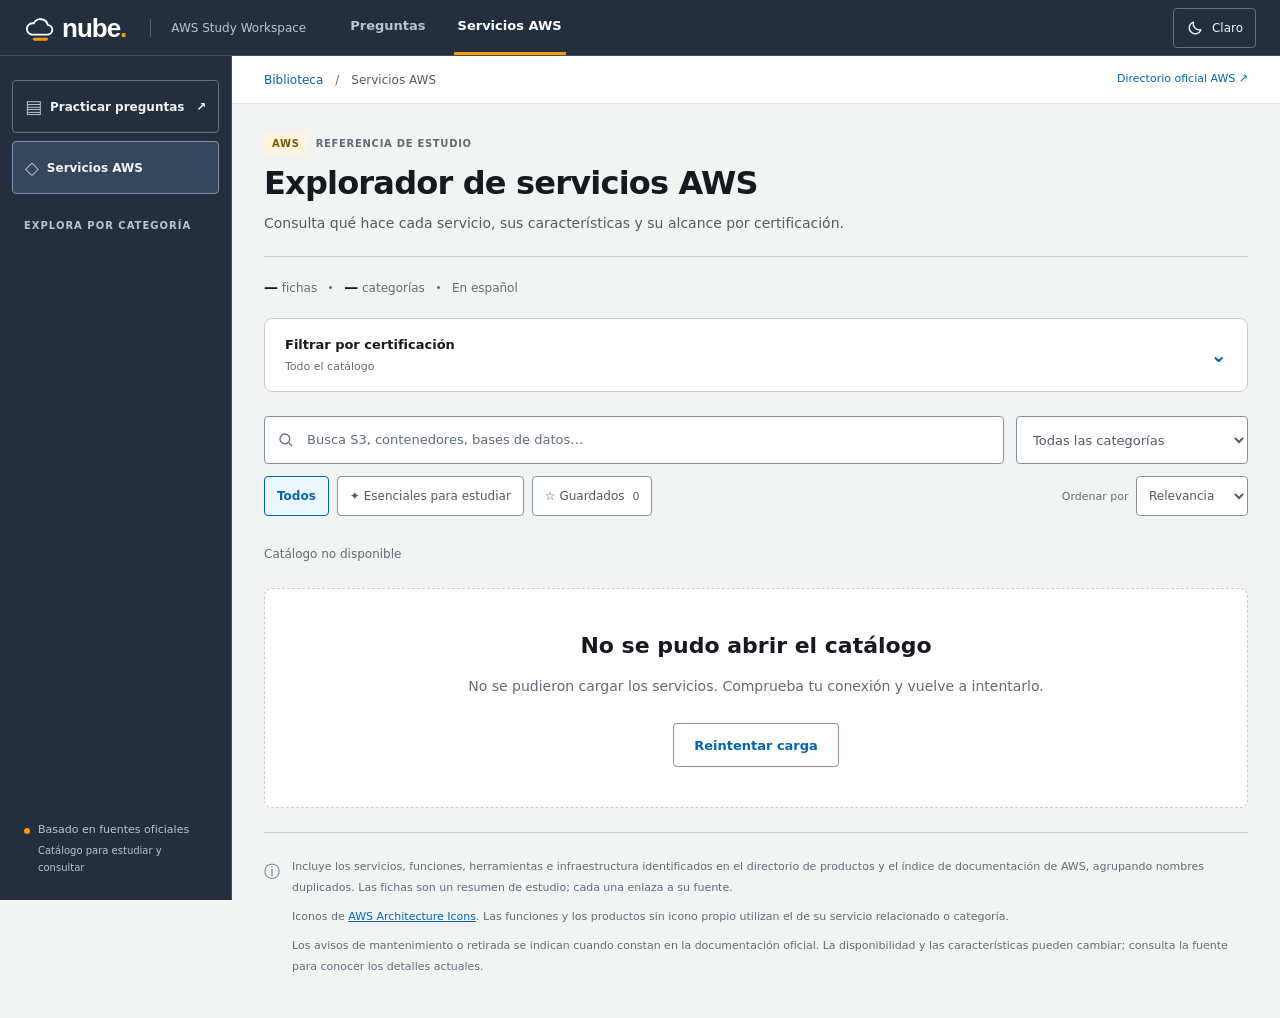
==== commit b6449092: "Show official AWS icons beside service names" ====
--- a/ui/services.html
+++ b/ui/services.html
@@ -5,10 +5,10 @@
   <meta name="description" content="Catálogo de servicios AWS en español: definiciones breves, características principales y documentación oficial.">
   <meta name="theme-color" content="#232f3e"><title>Servicios AWS — Nube</title>
   <link rel="icon" href="data:image/svg+xml,%3Csvg xmlns='http://www.w3.org/2000/svg' viewBox='0 0 48 48'%3E%3Crect width='48' height='48' rx='14' fill='%23232f3e'/%3E%3Cpath d='M13 30h23a7 7 0 0 0-6-12 10 10 0 0 0-19 4 4 4 0 0 0 2 8' fill='white'/%3E%3C/svg%3E">
-  <script src="theme.mjs?v=20261025-console-4"></script>
+  <script src="theme.mjs?v=20261025-service-icons-1"></script>
   <link rel="preload" href="fonts/DM-Sans.ttf" as="font" type="font/ttf" crossorigin>
-  <link rel="stylesheet" href="styles.css?v=20261025-console-4"><link rel="stylesheet" href="services.css?v=20261025-console-4">
-  <script src="services.mjs?v=20261025-console-4" type="module"></script>
+  <link rel="stylesheet" href="styles.css?v=20261025-service-icons-1"><link rel="stylesheet" href="services.css?v=20261025-service-icons-1">
+  <script src="services.mjs?v=20261025-service-icons-1" type="module"></script>
 </head>
 <body class="services-page">
   <a class="skip-link" href="#service-search">Saltar al buscador de servicios</a>
@@ -51,7 +51,7 @@
         <div id="catalog-empty" class="catalog-empty" hidden><span aria-hidden="true">⌕</span><h2>Ningún servicio coincide</h2><p>Prueba con otro nombre o categoría. Puedes buscar en inglés o en español.</p><button id="empty-clear" class="button secondary">Ver todo el catálogo</button></div>
         <section id="service-grid" class="service-grid" aria-busy="true" aria-label="Fichas de servicios AWS"></section>
         <nav id="catalog-pagination" class="catalog-pagination" aria-label="Páginas del catálogo"><button id="services-previous" class="button secondary">← Anterior</button><span id="services-page-number"></span><button id="services-next" class="button secondary">Siguiente →</button></nav>
-        <footer class="catalog-note"><span aria-hidden="true">ⓘ</span><div><p>Incluye los servicios, funciones, herramientas e infraestructura identificados en el directorio de productos y el índice de documentación de AWS, agrupando nombres duplicados. Las fichas son un resumen de estudio; cada una enlaza a su fuente.</p><p>Los avisos de mantenimiento o retirada se indican cuando constan en la documentación oficial. La disponibilidad y las características pueden cambiar; consulta la fuente para conocer los detalles actuales.</p></div></footer>
+        <footer class="catalog-note"><span aria-hidden="true">ⓘ</span><div><p>Incluye los servicios, funciones, herramientas e infraestructura identificados en el directorio de productos y el índice de documentación de AWS, agrupando nombres duplicados. Las fichas son un resumen de estudio; cada una enlaza a su fuente.</p><p>Iconos de <a href="https://aws.amazon.com/architecture/icons/" target="_blank" rel="noopener noreferrer">AWS Architecture Icons</a>. Las funciones y los productos sin icono propio utilizan el de su servicio relacionado o categoría.</p><p>Los avisos de mantenimiento o retirada se indican cuando constan en la documentación oficial. La disponibilidad y las características pueden cambiar; consulta la fuente para conocer los detalles actuales.</p></div></footer>
       </section>
     </main>
   </div>
--- a/ui/services.css
+++ b/ui/services.css
@@ -1,9 +1,147 @@
-.catalog-workspace{max-width:1530px}.catalog-heading{display:flex;justify-content:space-between;align-items:center;gap:24px;background:linear-gradient(120deg,#e6f0e8,#f0f6ed);border:1px solid #dbe8de;border-radius:20px;padding:30px 32px}.catalog-heading h1{font-size:39px;letter-spacing:-1.7px;line-height:1.2;margin:14px 0}.catalog-heading h1>span{color:#be9047}.catalog-heading p{font-size:14px;color:#556f5e;line-height:1.8}.catalog-heading-mark{width:160px;flex:none;display:flex;flex-direction:column;align-items:center;justify-content:center;font-size:80px;line-height:1;color:#8caf96}.catalog-heading-mark>span{font-size:8px;letter-spacing:1px;line-height:2;margin-top:13px;color:#577a60}.catalog-meta{display:flex;gap:15px;align-items:center;margin:22px 0;font-size:12px;color:#657c6b;flex-wrap:wrap}.catalog-meta strong{font-size:14px;font-weight:650;color:#355840}.catalog-meta>i{height:3px;width:3px;border-radius:50%;background:#8faa96}.snapshot-date{margin-left:auto;font-size:11px;color:#6b8173}.catalog-toolbar{display:flex;align-items:center;gap:12px}.catalog-toolbar .search-box{min-height:50px}.catalog-toolbar .search-box input{font-size:14px}.category-select{flex:none;min-width:0}.category-select select{min-height:50px;width:240px;max-width:100%;border:1px solid #dce6df;border-radius:11px;background:#fff;padding:0 12px;font-size:13px;color:#526f5e;text-overflow:ellipsis}.catalog-filters{display:flex;align-items:center;justify-content:space-between;gap:14px;margin:14px 0 22px;flex-wrap:wrap}.catalog-chips{display:flex;gap:7px;align-items:center;flex-wrap:wrap}.catalog-chip{border:1px solid #dbe7de;border-radius:9px;background:#fff;padding:10px 12px;min-height:42px;font-size:12px;color:#546f5e}.catalog-chip.active{background:#e7f2ea;border-color:#9ec5ab;color:var(--green);font-weight:600}.catalog-chip span{font-size:11px;margin-left:4px}.sort-select{font-size:11px;color:#647e6b;white-space:nowrap}.sort-select select{border:0;background:transparent;font-size:12px;color:#486c55;padding:10px 5px;min-height:42px;max-width:120px}.catalog-results-heading{display:flex;justify-content:space-between;gap:12px;align-items:center;font-size:12px;color:#607c69;margin:0 0 15px;min-height:36px;scroll-margin-top:20px}.service-grid{display:grid;grid-template-columns:repeat(3,minmax(0,1fr));gap:18px}.service-card{border:1px solid #dfe8e1;border-top:3px solid var(--card-color);background:#fff;border-radius:15px;padding:22px;display:flex;flex-direction:column;min-width:0;box-shadow:0 3px 15px #203f2904;transition:box-shadow .15s,border-color .15s}.service-card:hover{box-shadow:0 7px 25px #203f290a}.service-card-top{display:flex;align-items:center;justify-content:space-between;gap:10px;margin-bottom:12px}.service-category{font-size:11px;line-height:1.5;color:#526f5e;font-weight:550}.service-category:before{content:'';display:inline-block;vertical-align:middle;width:6px;height:6px;border-radius:2px;background:var(--card-color);margin-right:7px}.service-bookmark{font-size:25px;line-height:1;color:#6f8978;width:40px;height:40px;flex:none;border-radius:9px}.service-bookmark:hover{background:#f0f6f2}.service-bookmark[aria-pressed=true]{color:#956e27;background:#fff5df}.service-card h2{font-family:var(--heading);font-size:19px;font-weight:750;letter-spacing:-.5px;line-height:1.4;overflow-wrap:anywhere}.service-labels{display:flex;align-items:center;flex-wrap:wrap;gap:6px;margin-top:12px}.service-labels:empty{display:none}.service-labels>span{font-size:9px;padding:5px 7px;border-radius:5px}.essential-label{background:#fbf2de;color:#856225}.kind-label{background:#edf3f1;color:#536e61}.lifecycle-label{background:#fcf0e5;color:#8d5f2e}.lifecycle-label.closed{background:#f5eaed;color:#8c5262}.service-description{font-size:14px;line-height:1.85;color:#4f6b5a;margin-top:15px}.service-features{list-style:none;padding:0;margin:17px 0 22px;font-size:13px;line-height:1.8;color:#526f5d;display:flex;flex-direction:column;gap:9px}.service-features li{position:relative;padding-left:15px;overflow-wrap:anywhere}.service-features li:before{content:'';width:5px;height:5px;border-radius:2px;position:absolute;left:0;top:10px;background:#82ac91}.service-links{display:flex;align-items:center;flex-wrap:wrap;gap:5px 15px;margin-top:auto;padding-top:10px;border-top:1px solid #e6eee8}.service-links a{font-size:11px;min-height:40px;display:inline-flex;align-items:center;text-decoration:none;color:#396c4c}.service-links a:hover{text-decoration:underline}.service-links .lifecycle-source{color:#8b622c}.catalog-pagination{display:flex;align-items:center;justify-content:space-between;margin:26px 0 30px;gap:12px}.catalog-pagination>span{font-size:12px;color:#5c7b65}.catalog-note{display:flex;gap:10px;color:#657f6d;border-top:1px solid var(--line);padding-top:22px;font-size:11px;line-height:1.9}.catalog-note>span{font-size:16px;line-height:1.6}.catalog-note p+p{margin-top:7px}.catalog-official{font-size:11px;text-decoration:none;color:#5b7b66;white-space:nowrap}.catalog-official:hover{text-decoration:underline}.catalog-empty{text-align:center;border:1px dashed #c7dace;border-radius:15px;padding:44px 22px;margin:15px 0 30px;background:#fff}.catalog-empty>span{font-size:45px;color:#799e87}.catalog-empty h2{font-family:var(--heading);font-size:23px;letter-spacing:-.5px;margin-bottom:13px}.catalog-empty p{font-size:14px;color:#637e6c;line-height:1.8;margin-bottom:22px}.categories-heading{margin-top:28px}.categories{overflow:auto;flex:1;margin:0 -4px 0 0;padding-right:4px;scrollbar-width:thin;scrollbar-color:#cbdcd0 transparent}.category-link{width:100%;display:flex;align-items:center;justify-content:space-between;gap:9px;padding:11px;min-height:43px;font-size:12px;color:#5a7562;text-align:left;border-radius:8px}.category-link>span:last-child{font-size:11px;color:#6c8675}.category-link.active{background:#eaf3ed;color:var(--green);font-weight:650}.category-link:hover{background:#f0f6f2}.current-section{background:#edf5ef;border-color:#c9e0d1;color:var(--green)}.services-page .brand-caption{margin-bottom:28px}.services-page .sidebar-bottom{padding-top:16px}.services-page .breadcrumb a{text-decoration:none}.services-page .breadcrumb a:hover{color:var(--green)}.services-page .current-section .tiny-grid{margin-left:0}
-.certification-groups{margin:0 0 22px;border:1px solid #d6e5da;border-radius:14px;background:#edf4ef}.certification-toggle{display:flex;align-items:center;justify-content:space-between;gap:15px;list-style:none;cursor:pointer;padding:17px 21px;color:#41694e;font-size:13px;font-weight:650;min-height:62px}.certification-toggle::-webkit-details-marker{display:none}.certification-toggle small{display:block;font-size:11px;line-height:1.5;font-weight:450;color:#5e7d69;margin-top:4px}.certification-toggle-icon{font-size:23px;transition:transform .15s}.certification-groups[open] .certification-toggle-icon{transform:rotate(180deg)}.certification-groups[open]>.certification-toggle{border-bottom:1px solid #d8e6dc}.certification-body{padding:20px}.certification-section-heading{display:flex;justify-content:space-between;align-items:center;gap:12px;margin-bottom:13px}.certification-section-heading h2{font-size:10px;letter-spacing:1px;font-weight:650;color:#5d7b66}.priority-certifications{display:grid;grid-template-columns:repeat(2,minmax(0,1fr));gap:11px}.priority-certification{display:flex;flex-direction:column;align-items:stretch;gap:10px;text-align:left;padding:17px;background:#fff;border:1px solid #d5e4d9;border-radius:11px;min-width:0}.priority-certification:hover{border-color:#7ca58a}.priority-certification.active{border-color:#568c69;background:#e1eee4;box-shadow:inset 0 0 0 1px #568c69}.priority-certification-heading{display:flex;justify-content:space-between;align-items:center;gap:8px;font-size:11px;font-weight:650;color:#477955;letter-spacing:.4px;flex-wrap:wrap}.priority-certification-heading .certification-count{font-size:10px;font-weight:450;letter-spacing:0;color:#5e8068}.priority-certification strong{font-family:var(--heading);font-size:16px;letter-spacing:-.3px;color:#305d40;line-height:1.5}.certification-select{display:flex;align-items:center;justify-content:space-between;gap:15px;margin-top:15px;font-size:12px;color:#5d7b67}.certification-select>span{flex:none}.certification-select select{min-width:0;width:100%;max-width:540px;min-height:44px;border:1px solid #cedfd3;border-radius:9px;background:#fff;padding:10px 12px;font-size:12px;color:#446f52;text-overflow:ellipsis}.certification-summary{margin-top:18px;padding-top:17px;border-top:1px solid #d3e3d8}.certification-summary-heading{display:flex;justify-content:space-between;align-items:baseline;gap:10px;flex-wrap:wrap}.certification-summary-heading h3{font-family:var(--heading);font-size:14px;font-weight:700;line-height:1.6;color:#3b6648}.certification-summary-heading a{font-size:11px;color:#3b704c;text-decoration:none;white-space:nowrap;display:inline-flex;align-items:center;min-height:36px}.certification-summary-heading a:hover{text-decoration:underline}.certification-summary>p{font-size:12px;line-height:1.8;color:#5c7b66;margin-top:7px}.certification-summary details{font-size:12px;color:#5a7a65;line-height:1.8;margin-top:10px}.certification-summary summary{cursor:pointer;color:#3b6f4a;min-height:40px;padding:8px 0}.certification-summary details p{margin:10px 0}.certification-summary ul{padding-left:18px;columns:2;column-gap:25px}.certification-summary li{break-inside:avoid;margin-bottom:5px}.certifications-error{font-size:13px;color:#88632e;margin-top:14px;line-height:1.7}.service-scope-reference{font-size:11px;line-height:1.7;color:#627f6b;margin-top:13px;padding-left:9px;border-left:2px solid #cbded1;overflow-wrap:anywhere}.service-scope-reference+.service-description{margin-top:12px}
-@media(max-width:1400px){.service-grid{grid-template-columns:repeat(2,minmax(0,1fr))}.catalog-heading-mark{width:120px}.category-select select{width:210px}}
-@media(max-width:1000px){.catalog-toolbar{flex-direction:column;align-items:stretch}.category-select select{width:100%}.catalog-heading{padding:25px}.catalog-heading-mark{display:none}.catalog-heading h1{font-size:33px}.catalog-heading p{font-size:13px}.service-card{padding:20px}}
-@media(max-width:760px){
-  .services-page{padding-bottom:calc(82px + env(safe-area-inset-bottom))}.services-page .sidebar-navigation .library-button{display:none}.services-page .sidebar:after{content:'GUÍA DE ESTUDIO AWS';font-size:9px;letter-spacing:1px;color:#5e7e69;font-weight:650}.services-page .categories,.services-page .categories-heading{display:none}.catalog-official{font-size:10px}.catalog-workspace{padding-top:10px}.catalog-heading{padding:21px 20px;border-radius:16px;gap:0}.catalog-heading h1{font-size:30px;letter-spacing:-1px;margin:12px 0 10px}.catalog-heading p{font-size:12px;line-height:1.8}.catalog-heading p br{display:none}.catalog-meta{gap:8px 11px;margin:16px 0;font-size:11px}.catalog-meta strong{font-size:13px}.snapshot-date{display:none}.certification-groups{margin-bottom:16px;border-radius:12px}.certification-toggle{font-size:13px;padding:13px 15px;min-height:64px}.certification-toggle small{font-size:11px;max-width:260px}.certification-body{padding:15px}.certification-section-heading h2{font-size:9px}.certification-section-heading .text-button{font-size:11px}.priority-certifications{grid-template-columns:1fr;gap:9px}.priority-certification{padding:14px}.priority-certification strong{font-size:14px}.priority-certification-heading{font-size:11px}.certification-select{display:block;font-size:12px}.certification-select select{margin-top:9px;max-width:none;width:100%;font-size:16px;min-height:48px}.certification-summary-heading h3{font-size:13px}.certification-summary>p{font-size:12px}.certification-summary ul{columns:1}.catalog-toolbar{gap:10px}.catalog-toolbar .search-box{min-height:48px;flex-basis:auto}.catalog-toolbar .search-box input{font-size:16px}.category-select select{font-size:16px;min-height:48px;width:100%}.catalog-filters{gap:7px;margin:12px 0 10px}.catalog-chips{gap:6px}.catalog-chip{font-size:11px;padding:9px 10px;min-height:42px}.catalog-chip span{font-size:10px}.sort-select{margin-left:auto;font-size:11px}.sort-select select{font-size:12px}.catalog-results-heading{font-size:11px;margin-bottom:12px;min-height:34px;gap:8px}.catalog-results-heading .text-button{font-size:11px}.service-grid{grid-template-columns:1fr;gap:15px}.service-card{padding:20px;border-radius:14px}.service-card h2{font-size:21px;line-height:1.4}.service-category{font-size:11px}.service-description{font-size:15px;line-height:1.8}.service-features{font-size:14px;line-height:1.8;gap:9px;margin-bottom:18px}.service-labels>span{font-size:9px}.service-links{gap:8px 18px}.service-links a{font-size:12px;min-height:44px}.service-scope-reference{font-size:11px}.service-bookmark{width:44px;height:44px}.catalog-pagination{gap:8px;margin:22px 0}.catalog-pagination .button{font-size:12px;padding:10px 12px;min-height:44px}.catalog-pagination>span{font-size:11px}.catalog-note{font-size:11px;line-height:1.9}.catalog-empty{padding:32px 18px}.catalog-empty h2{font-size:21px}
+/* Catalog components use the same theme, spacing and interaction tokens as study. */
+.catalog-workspace { max-width: 1536px; }
+.catalog-heading { display: flex; justify-content: space-between; align-items: center; gap: var(--space-6); padding-bottom: var(--space-5); border-bottom: 1px solid var(--border); }
+.catalog-heading h1 { font-size: 32px; margin: var(--space-2) 0; }
+.catalog-heading p { color: var(--text-secondary); font-size: 14px; line-height: 1.8; max-width: 680px; }
+.catalog-meta { display: flex; align-items: center; flex-wrap: wrap; gap: var(--space-3); margin: var(--space-5) 0; font-size: 12px; color: var(--text-muted); }
+.catalog-meta strong { color: var(--text); font-size: 14px; font-weight: 700; font-variant-numeric: tabular-nums; }
+.catalog-meta > i { width: 3px; height: 3px; background: var(--text-muted); border-radius: 50%; }
+.snapshot-date { margin-left: auto; font-size: 11px; }
+.catalog-toolbar { display: flex; align-items: center; gap: var(--space-3); }
+.catalog-toolbar .search-box { min-height: 48px; }
+.category-select { flex: none; min-width: 0; }
+.category-select select, .certification-select select { min-width: 0; max-width: 100%; min-height: 48px; border: 1px solid var(--border-control); border-radius: var(--radius-sm); background: var(--surface); color: var(--text-secondary); padding: var(--space-2) var(--space-3); font-size: 13px; text-overflow: ellipsis; }
+.category-select select { width: 232px; }
+.catalog-filters { display: flex; align-items: center; justify-content: space-between; gap: var(--space-3); flex-wrap: wrap; margin: var(--space-3) 0 var(--space-5); }
+.catalog-chips { display: flex; align-items: center; gap: var(--space-2); flex-wrap: wrap; }
+.catalog-chip { color: var(--text-secondary); background: var(--surface); border: 1px solid var(--border-control); border-radius: var(--radius-sm); min-height: 40px; padding: var(--space-2) var(--space-3); font-size: 12px; }
+.catalog-chip:hover, .catalog-chip.active { color: var(--link); background: var(--selected); border-color: var(--link); }
+.catalog-chip.active { font-weight: 650; }
+.catalog-chip span { font-size: 11px; margin-left: var(--space-1); }
+.sort-select { font-size: 11px; white-space: nowrap; color: var(--text-muted); }
+.sort-select select { color: var(--text-secondary); background: var(--surface); border: 1px solid var(--border-control); border-radius: var(--radius-sm); min-height: 40px; font-size: 12px; padding: var(--space-2); margin-left: var(--space-1); max-width: 128px; }
+.catalog-results-heading { display: flex; justify-content: space-between; align-items: center; min-height: 36px; gap: var(--space-3); font-size: 12px; color: var(--text-muted); margin-bottom: var(--space-3); scroll-margin-top: 80px; }
+.service-grid { display: grid; grid-template-columns: repeat(3,minmax(0,1fr)); gap: var(--space-4); }
+.service-card { display: flex; flex-direction: column; min-width: 0; padding: var(--space-5); background: var(--surface); border: 1px solid var(--border); border-radius: var(--radius); box-shadow: var(--shadow); }
+.service-card:hover { border-color: var(--text-muted); }
+.service-card-top { display: flex; align-items: center; justify-content: space-between; gap: var(--space-3); margin-bottom: var(--space-3); }
+.service-category { color: var(--text-muted); font-size: 11px; font-weight: 550; }
+.service-category::before { content: ''; display: inline-block; vertical-align: middle; width: 6px; height: 6px; background: var(--link); border-radius: 1px; margin-right: var(--space-2); }
+.service-bookmark { width: 40px; height: 40px; flex: none; color: var(--text-muted); font-size: 25px; line-height: 1; border-radius: var(--radius-sm); }
+.service-bookmark:hover { background: var(--selected); color: var(--link); }
+.service-bookmark[aria-pressed='true'] { background: var(--warning-bg); color: var(--warning); }
+.service-card h2 { font-size: 19px; font-weight: 700; line-height: 1.4; letter-spacing: -.3px; overflow-wrap: anywhere; }
+.service-labels { display: flex; align-items: center; gap: 6px; flex-wrap: wrap; margin-top: var(--space-3); }
+.service-labels:empty { display: none; }
+.service-labels > span { font-size: 9px; border-radius: var(--radius-sm); padding: var(--space-1) var(--space-2); }
+.essential-label { color: var(--link); background: var(--info-bg); }
+.kind-label { color: var(--text-secondary); background: var(--surface-subtle); }
+.lifecycle-label { color: var(--warning); background: var(--warning-bg); }
+.lifecycle-label.closed { color: var(--danger); background: var(--danger-bg); }
+.service-description { font-size: 14px; color: var(--text-secondary); line-height: 1.8; margin-top: var(--space-4); }
+.service-features { list-style: none; padding: 0; margin: var(--space-4) 0 var(--space-6); font-size: 13px; line-height: 1.8; color: var(--text-secondary); display: flex; flex-direction: column; gap: var(--space-2); }
+.service-features li { position: relative; padding-left: var(--space-4); overflow-wrap: anywhere; }
+.service-features li::before { content: '•'; position: absolute; left: 0; color: var(--text-muted); }
+.service-links { display: flex; align-items: center; flex-wrap: wrap; gap: var(--space-1) var(--space-4); margin-top: auto; border-top: 1px solid var(--border-subtle); padding-top: var(--space-2); }
+.service-links a { display: inline-flex; align-items: center; min-height: 40px; font-size: 11px; text-decoration: none; }
+.service-links a:hover { text-decoration: underline; }
+.service-links .lifecycle-source { color: var(--warning); }
+.catalog-pagination { display: flex; align-items: center; justify-content: space-between; gap: var(--space-3); margin: var(--space-6) 0 var(--space-8); }
+.catalog-pagination > span { color: var(--text-muted); font-size: 12px; font-variant-numeric: tabular-nums; }
+.catalog-note { display: flex; align-items: flex-start; gap: var(--space-3); padding-top: var(--space-6); border-top: 1px solid var(--border); font-size: 11px; line-height: 1.9; color: var(--text-muted); }
+.catalog-note > span { font-size: 16px; }
+.catalog-note p + p { margin-top: var(--space-2); }
+.catalog-official { color: var(--link); font-size: 11px; white-space: nowrap; text-decoration: none; }
+.catalog-official:hover { text-decoration: underline; }
+.catalog-empty { padding: var(--space-10) var(--space-6); border: 1px dashed var(--border); border-radius: var(--radius); background: var(--surface); text-align: center; margin: var(--space-4) 0 var(--space-6); }
+.catalog-empty > span { color: var(--text-muted); font-size: 40px; }
+.catalog-empty h2 { font-size: 22px; margin-bottom: var(--space-3); }
+.catalog-empty p { color: var(--text-muted); font-size: 14px; line-height: 1.8; margin-bottom: var(--space-6); }
+.categories-heading { margin-top: var(--space-6); }
+.categories { overflow: auto; flex: 1; scrollbar-width: thin; }
+.category-link { display: flex; align-items: center; justify-content: space-between; gap: var(--space-2); width: 100%; min-height: 40px; padding: var(--space-2) var(--space-3); color: var(--nav-muted); border-left: 3px solid transparent; text-align: left; font-size: 12px; border-radius: var(--radius-sm); }
+.category-link > span:last-child { font-size: 10px; }
+.category-link:hover, .category-link.active { color: white; background: var(--nav-active); }
+.category-link.active { border-left-color: var(--accent); }
+.current-section { background: var(--nav-active); border-color: #8092a8; }
+.services-page .sidebar-bottom { padding-top: var(--space-5); }
+.services-page .breadcrumb a { text-decoration: none; }
+.services-page .breadcrumb a:hover { text-decoration: underline; }
+.certification-groups { margin-bottom: var(--space-6); background: var(--surface); border: 1px solid var(--border); border-radius: var(--radius); }
+.certification-toggle { display: flex; align-items: center; justify-content: space-between; gap: var(--space-4); min-height: 64px; padding: var(--space-4) var(--space-5); color: var(--text); cursor: pointer; list-style: none; font-size: 13px; font-weight: 650; }
+.certification-toggle::-webkit-details-marker { display: none; }
+.certification-toggle:hover { background: var(--surface-subtle); }
+.certification-toggle small { display: block; font-size: 11px; font-weight: 450; color: var(--text-muted); line-height: 1.5; margin-top: var(--space-1); }
+.certification-toggle-icon { color: var(--link); font-size: 20px; }
+.certification-groups[open] .certification-toggle-icon { transform: rotate(180deg); }
+.certification-groups[open] > .certification-toggle { border-bottom: 1px solid var(--border-subtle); }
+.certification-body { padding: var(--space-5); }
+.certification-section-heading { display: flex; justify-content: space-between; align-items: center; gap: var(--space-3); margin-bottom: var(--space-3); }
+.certification-section-heading h2 { color: var(--text-muted); font-size: 10px; font-weight: 650; letter-spacing: .7px; }
+.priority-certifications { display: grid; grid-template-columns: repeat(2,minmax(0,1fr)); gap: var(--space-3); }
+.priority-certification { display: flex; flex-direction: column; align-items: stretch; gap: var(--space-3); min-width: 0; text-align: left; padding: var(--space-4); background: var(--surface); border: 1px solid var(--border); border-radius: var(--radius-sm); }
+.priority-certification:hover, .priority-certification.active { background: var(--selected); border-color: var(--link); }
+.priority-certification.active { box-shadow: inset 3px 0 var(--link); }
+.priority-certification-heading { display: flex; align-items: center; justify-content: space-between; gap: var(--space-2); flex-wrap: wrap; font-size: 11px; font-weight: 650; color: var(--link); }
+.certification-count { color: var(--text-muted); font-size: 10px; font-weight: 450; }
+.priority-certification strong { color: var(--text); font-size: 15px; line-height: 1.5; }
+.certification-select { display: flex; align-items: center; justify-content: space-between; gap: var(--space-4); margin-top: var(--space-4); font-size: 12px; color: var(--text-secondary); }
+.certification-select > span { flex: none; }
+.certification-select select { width: 100%; max-width: 540px; }
+.certification-summary { margin-top: var(--space-5); padding-top: var(--space-4); border-top: 1px solid var(--border-subtle); }
+.certification-summary-heading { display: flex; align-items: baseline; justify-content: space-between; gap: var(--space-3); flex-wrap: wrap; }
+.certification-summary-heading h3 { font-size: 14px; font-weight: 650; line-height: 1.6; }
+.certification-summary-heading a { display: inline-flex; align-items: center; min-height: 32px; font-size: 11px; white-space: nowrap; text-decoration: none; }
+.certification-summary-heading a:hover { text-decoration: underline; }
+.certification-summary > p { color: var(--text-muted); font-size: 12px; line-height: 1.8; margin-top: var(--space-2); }
+.certification-summary details { font-size: 12px; line-height: 1.8; color: var(--text-muted); margin-top: var(--space-3); }
+.certification-summary summary { cursor: pointer; min-height: 40px; padding: var(--space-2) 0; color: var(--link); }
+.certification-summary details p { margin: var(--space-3) 0; }
+.certification-summary ul { columns: 2; padding-left: var(--space-5); gap: var(--space-6); }
+.certification-summary li { break-inside: avoid; margin-bottom: var(--space-1); }
+.certifications-error { font-size: 12px; line-height: 1.8; color: var(--warning); margin-top: var(--space-3); }
+.service-scope-reference { border-left: 2px solid var(--border); padding-left: var(--space-2); color: var(--text-muted); font-size: 11px; line-height: 1.8; margin-top: var(--space-3); overflow-wrap: anywhere; }
+@media (max-width: 1400px) { .service-grid { grid-template-columns: repeat(2,minmax(0,1fr)); } }
+@media (max-width: 1000px) { .catalog-toolbar { flex-direction: column; align-items: stretch; } .category-select select { width: 100%; } .catalog-heading h1 { font-size: 28px; } }
+@media (max-width: 760px) {
+  .services-page { padding-bottom: calc(84px + env(safe-area-inset-bottom)); }
+  .services-page .topbar { padding: 0 var(--space-4); min-height: 40px; }
+  .catalog-official { font-size: 10px; }
+  .catalog-workspace { padding-top: var(--space-4); }
+  .catalog-heading { padding-bottom: var(--space-4); }
+  .catalog-heading h1 { font-size: 26px; }
+  .catalog-heading p { font-size: 12px; line-height: 1.8; }
+  .catalog-meta { gap: var(--space-2) var(--space-3); font-size: 11px; margin: var(--space-4) 0; }
+  .snapshot-date { display: none; }
+  .certification-groups { margin-bottom: var(--space-4); }
+  .certification-toggle { padding: var(--space-3) var(--space-4); }
+  .certification-toggle small { max-width: 260px; }
+  .certification-body { padding: var(--space-4); }
+  .priority-certifications { grid-template-columns: minmax(0,1fr); }
+  .priority-certification strong { font-size: 14px; }
+  .certification-select { display: block; font-size: 12px; }
+  .certification-select select { margin-top: var(--space-2); max-width: none; font-size: 16px; }
+  .certification-summary-heading h3 { font-size: 13px; }
+  .certification-summary ul { columns: 1; }
+  .catalog-toolbar { gap: var(--space-3); }
+  .catalog-toolbar .search-box input, .category-select select { font-size: 16px; }
+  .catalog-filters { gap: var(--space-2); margin: var(--space-3) 0 var(--space-2); }
+  .catalog-chips { gap: var(--space-1); }
+  .catalog-chip { font-size: 11px; padding: var(--space-2); min-height: 44px; }
+  .sort-select { margin-left: auto; }
+  .sort-select select { min-height: 44px; }
+  .catalog-results-heading { font-size: 11px; margin-bottom: var(--space-3); }
+  .catalog-results-heading .text-button { font-size: 11px; }
+  .service-grid { grid-template-columns: minmax(0,1fr); }
+  .service-card { padding: var(--space-5); }
+  .service-card h2 { font-size: 21px; }
+  .service-description { font-size: 15px; }
+  .service-features { font-size: 14px; }
+  .service-bookmark { width: 44px; height: 44px; }
+  .service-links a { font-size: 12px; min-height: 44px; }
+  .catalog-pagination { gap: var(--space-2); margin: var(--space-6) 0; }
+  .catalog-pagination .button { font-size: 12px; padding: var(--space-2) var(--space-3); }
+  .catalog-pagination > span { font-size: 11px; }
+  .catalog-empty { padding: var(--space-8) var(--space-5); }
 }
-@media(min-width:600px) and (max-width:760px){.service-grid{grid-template-columns:repeat(2,minmax(0,1fr))}.service-card h2{font-size:18px}.service-description{font-size:14px}.service-features{font-size:13px}.priority-certifications{grid-template-columns:repeat(2,minmax(0,1fr))}}
-@media(prefers-reduced-motion:reduce){.service-card,.certification-toggle-icon{transition:none}}
+@media (min-width: 600px) and (max-width: 760px) { .service-grid, .priority-certifications { grid-template-columns: repeat(2,minmax(0,1fr)); } .service-card h2 { font-size: 18px; } .service-description { font-size: 14px; } .service-features { font-size: 13px; } }
